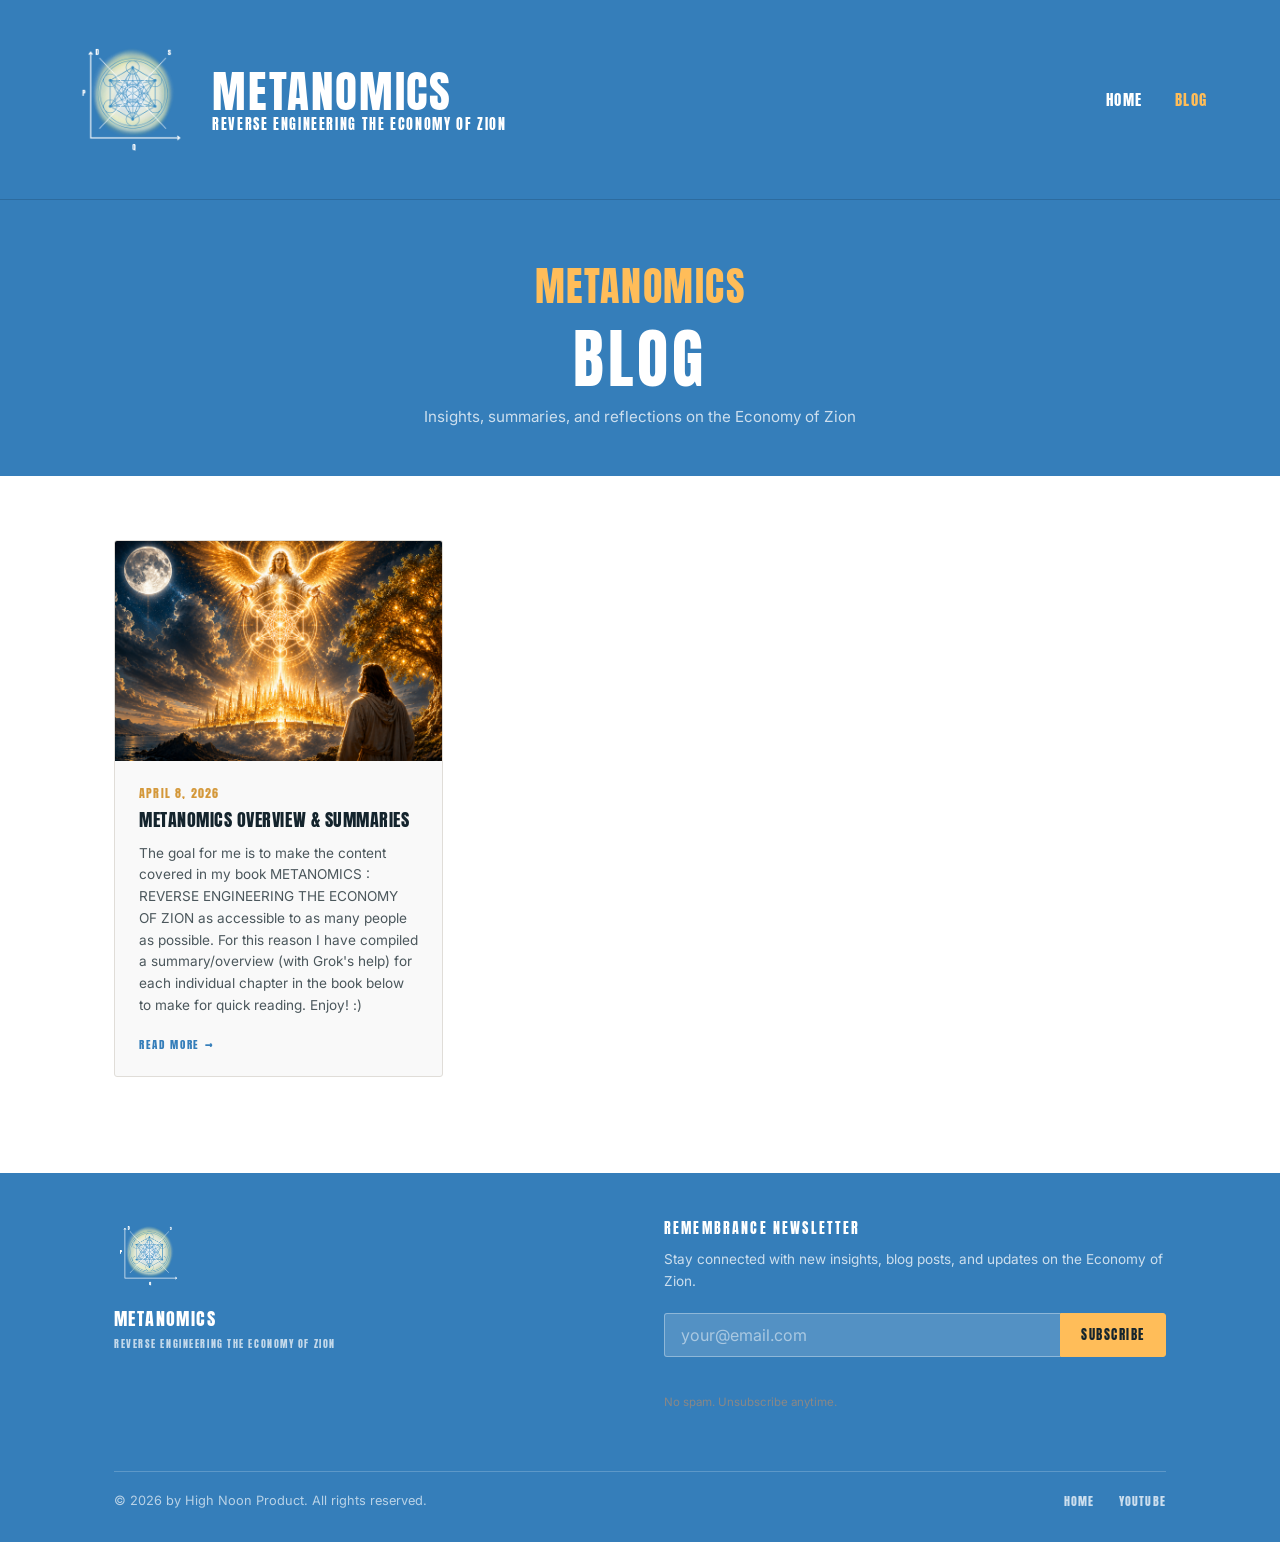
==== blog.html @ 46fba934 "chore: sync blog posts from Notion [skip ci]" ====
<!DOCTYPE html>
<html lang="en">
<head>
  <meta charset="UTF-8">
  <meta name="viewport" content="width=device-width, initial-scale=1.0">
  <title>Blog | Metanomics</title>
  <meta name="description" content="Insights, summaries, and reflections on the Economy of Zion — by Trevor Jared Spencer.">

  <meta property="og:title" content="Blog | Metanomics">
  <meta property="og:description" content="Insights, summaries, and reflections on the Economy of Zion — by Trevor Jared Spencer.">
  <meta property="og:image" content="https://www.metanomics.org/assets/images/metanomics-reverse-engineering-economy-of-zion-trevor-spencer.png">
  <meta property="og:url" content="https://www.metanomics.org/blog.html">
  <meta property="og:type" content="website">
  <meta name="twitter:card" content="summary_large_image">
  <meta name="twitter:site" content="@metatrev89">
  <meta name="twitter:creator" content="@metatrev89">
  <meta property="og:see_also" content="https://www.youtube.com/@metatrev89">
  <meta property="og:see_also" content="https://www.instagram.com/metatrev89">

  <link rel="canonical" href="https://www.metanomics.org/blog.html">
  <link rel="icon" type="image/png" href="assets/images/metanomics-logo.png">
  <link rel="preconnect" href="https://fonts.googleapis.com">
  <link rel="preconnect" href="https://fonts.gstatic.com" crossorigin>
  <link rel="stylesheet" href="assets/css/style.css">

  <!-- ============================================================
       STRUCTURED DATA (JSON-LD) — SEO Schema Markup
       ============================================================ -->
  <script type="application/ld+json">
  {
    "@context": "https://schema.org",
    "@graph": [
      {
        "@type": "Blog",
        "@id": "https://www.metanomics.org/blog.html#blog",
        "url": "https://www.metanomics.org/blog.html",
        "name": "Metanomics Blog",
        "description": "Insights, summaries, and reflections on the Economy of Zion by Trevor Jared Spencer.",
        "author": { "@id": "https://www.metanomics.org/#person" },
        "publisher": { "@id": "https://www.metanomics.org/#person" }
      },
      {
        "@type": "Person",
        "@id": "https://www.metanomics.org/#person",
        "name": "Trevor Jared Spencer",
        "url": "https://www.metanomics.org",
        "sameAs": [
          "https://www.linkedin.com/in/trevor-spencer/",
          "https://www.linkedin.com/company/metanomics-reverse-engineering-the-economy-of-zion/",
          "https://www.amazon.com/stores/author/B0DG35BD97",
          "https://www.youtube.com/@metatrev89",
          "https://www.instagram.com/metatrev89",
          "https://x.com/metatrev89",
          "https://www.threads.com/@metatrev89"
        ]
      }
    ]
  }
  </script>
  <!-- Google Analytics -->
  <script async src="https://www.googletagmanager.com/gtag/js?id=G-72229G51TF"></script>
  <script>
    window.dataLayer = window.dataLayer || [];
    function gtag(){dataLayer.push(arguments);}
    gtag('js', new Date());
    gtag('config', 'G-72229G51TF');
  </script>
</head>
<body>

<!-- NAV -->
<nav class="site-nav">
  <div class="nav-inner">
    <a href="index.html" class="nav-brand">
      <img class="nav-logo"
        src="assets/images/metanomics-logo.png"
        alt="Metanomics Logo" width="44" height="44">
      <div class="nav-brand-text">
        <span class="nav-title">Metanomics</span>
        <span class="nav-subtitle">Reverse Engineering The Economy of Zion</span>
      </div>
    </a>
    <div class="nav-links">
      <a href="index.html">Home</a>
      <a href="blog.html" class="active">Blog</a>
    </div>
    <button class="nav-menu-btn" id="menuBtn" aria-label="Open menu" aria-expanded="false">
      <svg width="24" height="24" viewBox="0 0 24 24" fill="none" stroke="currentColor" stroke-width="2" stroke-linecap="round">
        <line x1="3" y1="6" x2="21" y2="6"/>
        <line x1="3" y1="12" x2="21" y2="12"/>
        <line x1="3" y1="18" x2="21" y2="18"/>
      </svg>
    </button>
  </div>
</nav>
<div class="nav-mobile" id="mobileNav">
  <a href="index.html" onclick="closeMenu()">Home</a>
  <a href="blog.html" class="active" onclick="closeMenu()">Blog</a>
</div>

<div class="page-body">

  <!-- Blog Hero -->
  <section class="blog-hero">
    <div class="container">
      <h2 class="section-title" style="margin-bottom:1rem;">Metanomics</h2>
      <h1>Blog</h1>
      <p>Insights, summaries, and reflections on the Economy of Zion</p>
    </div>
  </section>

  <!-- Posts Grid -->
  <section class="blog-grid-section">
    <div class="container">

      <!--
        ============================================================
        POST CARDS — AUTO-GENERATED BY GITHUB ACTION
        The Python sync script (scripts/sync_notion.py) regenerates
        this section whenever you publish a post in Notion.
        Do not edit the content between the POSTS-START / POSTS-END
        comments — your changes will be overwritten on the next sync.
        ============================================================
      -->
      <!-- POSTS-START -->
      <div class="posts-grid">

        <a class="post-card" href="posts/metanomics-summary-overview.html">
          <img class="post-card-cover" src="/assets/images/posts/metanomics-summary-overview-cover.png" alt="METANOMICS OVERVIEW &amp; SUMMARIES" loading="lazy">
          <div class="post-card-body">
            <p class="post-card-date">April 8, 2026</p>
            <h2 class="post-card-title">METANOMICS OVERVIEW &amp; SUMMARIES</h2>
            <p class="post-card-excerpt">The goal for me is to make the content covered in my book METANOMICS : REVERSE ENGINEERING THE ECONOMY OF ZION as accessible to as many people as possible.

For this reason I have compiled a summary/overview (with Grok&#x27;s help) for each individual chapter in the book below to make for quick reading.

Enjoy! :) </p>
            <span class="post-card-link">Read More &rarr;</span>
          </div>
        </a>

      </div>
      <!-- POSTS-END -->

    </div>
  </section>

</div>

<!-- FOOTER -->
<footer class="site-footer">
  <div class="container">
    <div class="footer-inner">
      <div class="footer-brand-col">
        <img class="footer-logo"
          src="assets/images/metanomics-logo.png"
          alt="Metanomics" width="56" height="56" loading="lazy">
        <p class="footer-site-name">Metanomics</p>
        <p class="footer-tagline">Reverse Engineering The Economy of Zion</p>
      </div>
      <div class="footer-newsletter-col">
        <h4>Remembrance Newsletter</h4>
        <p>Stay connected with new insights, blog posts, and updates on the Economy of Zion.</p>
        <form class="newsletter-form-inline" id="footer-subscribe-form">
          <input type="email" name="email" placeholder="your@email.com" required aria-label="Email address">
          <button type="submit">Subscribe</button>
        </form>
        <div class="subscribe-msg" id="footer-msg" aria-live="polite"></div>
        <p style="font-size:0.72rem; color:var(--text-dim); margin-top:0.75rem;">No spam. Unsubscribe anytime.</p>
      </div>
    </div>
    <div class="footer-bottom">
      <p class="footer-copy">&copy; 2026 by High Noon Product. All rights reserved.</p>
      <div class="footer-links">
        <a href="index.html">Home</a>
        <a href="https://www.youtube.com/@metatrev89" target="_blank" rel="noopener">YouTube</a>
      </div>
    </div>
  </div>
</footer>

<script>
  const menuBtn   = document.getElementById('menuBtn');
  const mobileNav = document.getElementById('mobileNav');
  menuBtn.addEventListener('click', () => {
    const isOpen = mobileNav.classList.toggle('open');
    menuBtn.setAttribute('aria-expanded', isOpen);
    menuBtn.innerHTML = isOpen
      ? `<svg width="24" height="24" viewBox="0 0 24 24" fill="none" stroke="currentColor" stroke-width="2" stroke-linecap="round"><line x1="18" y1="6" x2="6" y2="18"/><line x1="6" y1="6" x2="18" y2="18"/></svg>`
      : `<svg width="24" height="24" viewBox="0 0 24 24" fill="none" stroke="currentColor" stroke-width="2" stroke-linecap="round"><line x1="3" y1="6" x2="21" y2="6"/><line x1="3" y1="12" x2="21" y2="12"/><line x1="3" y1="18" x2="21" y2="18"/></svg>`;
  });
  function closeMenu() {
    mobileNav.classList.remove('open');
    menuBtn.setAttribute('aria-expanded', 'false');
  }
  /* ---- Beehiiv Subscribe (via Cloudflare Worker proxy) ---- */
  const SUBSCRIBE_URL = 'https://metanomics-subscribe.trevorspencer89.workers.dev';

  async function subscribeToBeehiiv(email, msgId, btn) {
    const msgEl = document.getElementById(msgId);
    const origText = btn.textContent;
    btn.disabled = true;
    btn.textContent = 'Subscribing…';
    msgEl.textContent = '';
    msgEl.className = 'subscribe-msg';
    try {
      const res = await fetch(SUBSCRIBE_URL, {
          method: 'POST',
          headers: { 'Content-Type': 'application/json' },
          body: JSON.stringify({ email })
        });
      if (res.ok) {
        msgEl.textContent = '✓ You\'re subscribed! Check your inbox.';
        msgEl.classList.add('subscribe-success');
        btn.form.reset();
      } else { throw new Error('failed'); }
    } catch {
      msgEl.textContent = 'Something went wrong. Please try again.';
      msgEl.classList.add('subscribe-error');
      btn.disabled = false;
      btn.textContent = origText;
    }
  }

  document.getElementById('footer-subscribe-form').addEventListener('submit', e => {
    e.preventDefault();
    subscribeToBeehiiv(e.target.email.value, 'footer-msg', e.target.querySelector('button[type="submit"]'));
  });
</script>

</body>
</html>
---- assets/css/style.css ----
/* ============================================================
   METANOMICS — Global Stylesheet
   Font: Anton (Google Fonts)
   Colors: Matched exactly to metanomics.org (Wix)
   ============================================================ */

/* ---------- Google Fonts ---------- */
@import url('https://fonts.googleapis.com/css2?family=Anton&family=Inter:wght@300;400;500&display=swap');

/* ---------- CSS Variables — Exact Wix colors ---------- */
:root {
  /* Backgrounds */
  --bg:           #ffffff;
  --bg-alt:       #ffffff;
  --bg-card:      #f9f9f9;
  --nav-bg:       #357eba;
  --ebook-bg:     #ffbd59;
  --follow-bg:    #f1efe9;
  --footer-bg:    #ffffff;

  /* Brand colors */
  --amber:        #ffbd59;
  --amber-dark:   #d4983a;
  --blue-nav:     #357eba;
  --slate:        #4b575c;
  --dark-navy:    #14242d;

  /* Text */
  --text:         #14242d;
  --text-muted:   #4b575c;
  --text-dim:     #888;
  --text-white:   #ffffff;
  --text-black:   #000000;

  /* Borders */
  --border:       #e0ddd8;
  --border-light: #ece9e4;

  /* Misc */
  --nav-height:   200px;  /* Wix header is tall */
  --radius:       3px;
  --shadow:       0 4px 20px rgba(0,0,0,0.15);
}

/* ---------- Reset & Base ---------- */
*, *::before, *::after { box-sizing: border-box; margin: 0; padding: 0; }

html { scroll-behavior: smooth; font-size: 16px; }

body {
  background: var(--bg);
  color: var(--text);
  font-family: 'Anton', sans-serif;
  font-weight: 400;
  line-height: 1.4;
  -webkit-font-smoothing: antialiased;
  -moz-osx-font-smoothing: grayscale;
}

img { max-width: 100%; height: auto; display: block; }
a { color: var(--amber); text-decoration: none; transition: color 0.2s; }
a:hover { color: var(--amber-dark); }

/* ---------- Typography ---------- */
h1, h2, h3, h4 {
  font-family: 'Anton', sans-serif;
  font-weight: 400;
  letter-spacing: 0.02em;
  line-height: 1.1;
  text-transform: uppercase;
}

/* Section heading label (e.g. "WATCH ON YOUTUBE") */
.section-title {
  font-family: 'Anton', sans-serif;
  font-size: clamp(1.5rem, 4vw, 2.5rem);
  font-weight: 400;
  letter-spacing: 0.04em;
  text-transform: uppercase;
  color: var(--amber);
  text-align: center;
  margin-bottom: 2rem;
}

/* ---------- Layout Utilities ---------- */
.container {
  width: 100%;
  max-width: 1100px;
  margin: 0 auto;
  padding: 0 1.5rem;
}

.section-pad { padding: 4rem 0; }

/* ============================================================
   NAVIGATION — Steel blue, tall Wix-style header
   ============================================================ */
.site-nav {
  position: fixed;
  top: 0;
  left: 0;
  right: 0;
  z-index: 100;
  background: var(--nav-bg);
  height: var(--nav-height);
  display: flex;
  align-items: center;
  border-bottom: 1px solid rgba(0,0,0,0.15);
}

.nav-inner {
  display: flex;
  align-items: center;
  justify-content: space-between;
  width: 100%;
  max-width: 1200px;
  margin: 0 auto;
  padding: 0 2rem;
}

.nav-brand {
  display: flex;
  align-items: center;
  gap: 1.25rem;
  text-decoration: none;
}

.nav-logo {
  width: 120px;
  height: 120px;
  object-fit: contain;
  flex-shrink: 0;
}

.nav-brand-text {
  display: flex;
  flex-direction: column;
  line-height: 1.15;
}

.nav-title {
  font-family: 'Anton', sans-serif;
  font-size: clamp(1.8rem, 3.5vw, 3rem);
  font-weight: 400;
  color: var(--text-white);
  letter-spacing: 0.04em;
  text-transform: uppercase;
}

.nav-subtitle {
  font-family: 'Anton', sans-serif;
  font-size: clamp(0.6rem, 1.1vw, 0.85rem);
  font-weight: 400;
  color: var(--text-white);
  letter-spacing: 0.12em;
  text-transform: uppercase;
}

.nav-author {
  font-family: 'Anton', sans-serif;
  font-size: clamp(0.75rem, 1.3vw, 1rem);
  font-weight: 400;
  color: var(--amber);
  letter-spacing: 0.1em;
  text-transform: uppercase;
}

.nav-links {
  display: flex;
  align-items: center;
  gap: 2rem;
}

.nav-links a {
  font-family: 'Anton', sans-serif;
  font-size: clamp(0.85rem, 1.2vw, 1rem);
  font-weight: 400;
  letter-spacing: 0.1em;
  text-transform: uppercase;
  color: var(--text-white);
  transition: color 0.2s;
}

.nav-links a:hover,
.nav-links a.active { color: var(--amber); }

/* Mobile hamburger */
.nav-menu-btn {
  display: none;
  background: none;
  border: none;
  cursor: pointer;
  padding: 0.5rem;
  color: var(--text-white);
}

/* Mobile nav overlay */
.nav-mobile {
  display: none;
  position: fixed;
  top: var(--nav-height);
  left: 0;
  right: 0;
  bottom: 0;
  background: var(--nav-bg);
  z-index: 99;
  flex-direction: column;
  align-items: center;
  justify-content: center;
  gap: 2.5rem;
}

.nav-mobile.open { display: flex; }

.nav-mobile a {
  font-family: 'Anton', sans-serif;
  font-size: 1.5rem;
  font-weight: 400;
  letter-spacing: 0.15em;
  text-transform: uppercase;
  color: var(--text-white);
  transition: color 0.2s;
}

.nav-mobile a:hover { color: var(--amber); }
.nav-mobile a.active { color: var(--amber); }

/* Page offset for fixed nav */
.page-body { padding-top: var(--nav-height); }

/* ============================================================
   HERO — Blue banner below fixed nav
   ============================================================ */
.hero {
  background: var(--nav-bg);
  padding: 3.5rem 0 3rem;
  text-align: center;
}

.hero-eyebrow {
  font-family: 'Anton', sans-serif;
  font-size: 0.7rem;
  letter-spacing: 0.25em;
  text-transform: uppercase;
  color: rgba(255,255,255,0.65);
  margin-bottom: 1rem;
}

.hero-title-block { margin-bottom: 0.75rem; }

.hero-main-title {
  font-family: 'Anton', sans-serif;
  font-size: clamp(2.5rem, 7vw, 5rem);
  font-weight: 400;
  color: var(--text-white);
  letter-spacing: 0.06em;
  text-transform: uppercase;
  line-height: 1.0;
  margin-bottom: 0.4rem;
}

.hero-subtitle {
  font-family: 'Anton', sans-serif;
  font-size: clamp(0.55rem, 1.5vw, 0.75rem);
  letter-spacing: 0.25em;
  text-transform: uppercase;
  color: rgba(255,255,255,0.75);
}

.hero-author {
  font-family: 'Anton', sans-serif;
  font-size: clamp(0.8rem, 1.8vw, 1.1rem);
  letter-spacing: 0.18em;
  text-transform: uppercase;
  color: var(--amber);
  margin-top: 0.5rem;
}

/* Book card label */
.book-card-label {
  font-family: 'Anton', sans-serif;
  font-size: 0.8rem;
  letter-spacing: 0.15em;
  text-transform: uppercase;
  color: var(--text-muted);
}

/* ============================================================
   YOUTUBE SECTION — White bg, amber heading
   ============================================================ */
.youtube-section {
  background: var(--bg);
  padding: 4rem 0 5rem;
  border-bottom: 1px solid var(--border);
}

/* YouTube Facade */
.yt-facade {
  position: relative;
  width: 100%;
  max-width: 860px;
  margin: 0 auto;
  padding-bottom: 56.25%; /* exact 16:9 ratio — no thumbnail cropping */
  background: #000;
  border-radius: var(--radius);
  overflow: hidden;
  cursor: pointer;
  box-shadow: var(--shadow);
}

.yt-facade img.yt-thumb {
  position: absolute;
  inset: 0;
  width: 100%;
  height: 100%;
  object-fit: cover;
  transition: opacity 0.3s;
}

.yt-facade:hover img.yt-thumb { opacity: 0.85; }

.yt-play-btn {
  position: absolute;
  top: 50%;
  left: 50%;
  transform: translate(-50%, -50%);
  width: 80px;
  height: 80px;
  background: #ff0000;
  border-radius: 50%;
  display: flex;
  align-items: center;
  justify-content: center;
  transition: background 0.2s, transform 0.2s;
  pointer-events: none;
}

.yt-facade:hover .yt-play-btn {
  background: #cc0000;
  transform: translate(-50%, -50%) scale(1.1);
}

.yt-play-btn svg {
  width: 36px;
  height: 36px;
  fill: #fff;
}

.yt-facade iframe {
  position: absolute;
  inset: 0;
  width: 100%;
  height: 100%;
  border: none;
}

.yt-channel-link {
  text-align: center;
  margin-top: 1.25rem;
}

.yt-channel-link a {
  font-family: 'Anton', sans-serif;
  font-size: 0.85rem;
  letter-spacing: 0.15em;
  text-transform: uppercase;
  color: var(--text-muted);
  transition: color 0.2s;
}

.yt-channel-link a:hover { color: var(--amber); }

/* ============================================================
   AMAZON PURCHASE SECTION
   ============================================================ */
.amazon-section {
  background: var(--follow-bg);
  padding: 4rem 0 5rem;
  border-bottom: 1px solid var(--border);
}

/* Override section-title to black for Amazon section */
.amazon-section .section-title { color: var(--text-black); }

.books-grid {
  display: grid;
  grid-template-columns: repeat(3, 1fr);
  gap: 2rem;
  max-width: 1020px;
  margin: 0 auto;
}

/* Book card — Wix style: image + corner tab + colored footer strip */
.book-card {
  text-decoration: none;
  cursor: pointer;
  display: flex;
  flex-direction: column;
  background: #fff;
  border-radius: 4px;
  overflow: hidden;
  box-shadow: 0 2px 10px rgba(0,0,0,0.1);
  transition: transform 0.22s ease, box-shadow 0.22s ease;
}

.book-card:hover {
  transform: translateY(-6px);
  box-shadow: 0 12px 36px rgba(53, 126, 186, 0.45);
}

.book-card-img-wrap {
  position: relative;
  width: 100%;
  aspect-ratio: 3/4;
  overflow: hidden;
}

.book-card-img-wrap img {
  width: 100%;
  height: 100%;
  object-fit: cover;
  display: block;
}

/* Corner format label tab */
.book-card-tab {
  position: absolute;
  top: 1rem;
  right: 0;
  font-family: 'Anton', sans-serif;
  font-size: 0.7rem;
  font-weight: 400;
  letter-spacing: 0.15em;
  text-transform: uppercase;
  padding: 0.35rem 0.75rem;
  background: rgba(255,255,255,0.92);
  color: var(--dark-navy);
}

/* Colored footer strip with format name + buy link */
.book-card-footer {
  padding: 1.1rem 1.25rem 1.25rem;
  display: flex;
  flex-direction: column;
  gap: 0.3rem;
}

.book-card-format {
  font-family: 'Anton', sans-serif;
  font-size: clamp(1rem, 2vw, 1.4rem);
  font-weight: 400;
  letter-spacing: 0.05em;
  text-transform: uppercase;
  line-height: 1;
}

.book-card-buy {
  font-family: 'Anton', sans-serif;
  font-size: 0.7rem;
  letter-spacing: 0.15em;
  text-transform: uppercase;
  text-decoration: none;
  transition: opacity 0.15s;
}

.book-card-buy:hover { opacity: 0.7; }

/* Paperback — white strip, dark text */
.book-card--paperback .book-card-footer {
  background: #ffffff;
  color: var(--dark-navy);
}
.book-card--paperback .book-card-format { color: var(--dark-navy); }
.book-card--paperback .book-card-buy    { color: var(--dark-navy); }

/* Kindle — blue strip, white text */
.book-card--kindle .book-card-footer {
  background: var(--blue-nav);
  color: #ffffff;
}
.book-card--kindle .book-card-format { color: #ffffff; }
.book-card--kindle .book-card-buy    { color: #ffffff; }

/* Hardcover — amber strip, dark text */
.book-card--hardcover .book-card-footer {
  background: var(--amber);
  color: var(--dark-navy);
}
.book-card--hardcover .book-card-format { color: var(--dark-navy); }
.book-card--hardcover .book-card-buy    { color: var(--dark-navy); }

/* ============================================================
   FREE EBOOK SECTION — Amber (#ffbd59) background
   ============================================================ */
.ebook-section {
  background: var(--ebook-bg);
  padding: 4rem 0 5rem;
  border-bottom: 1px solid #e0a840;
}

.ebook-section .section-title {
  color: var(--dark-navy);
  margin-bottom: 2.5rem;
}

.ebook-inner {
  display: grid;
  grid-template-columns: auto 1fr;
  gap: 4rem;
  align-items: start;
  max-width: 860px;
  margin: 0 auto;
}

.ebook-cover img {
  width: 220px;
  box-shadow: 0 8px 32px rgba(0,0,0,0.3);
}

.ebook-form-wrap h3 {
  font-family: 'Anton', sans-serif;
  font-size: clamp(1.2rem, 2.5vw, 1.75rem);
  font-weight: 400;
  color: var(--dark-navy);
  letter-spacing: 0.04em;
  text-transform: uppercase;
  margin-bottom: 0.75rem;
}

.ebook-form-wrap p {
  font-family: 'Inter', sans-serif;
  font-size: 0.9rem;
  color: var(--dark-navy);
  margin-bottom: 1.5rem;
  line-height: 1.6;
  opacity: 0.85;
}

/* Subscribe form feedback messages */
.subscribe-msg {
  margin-top: 0.5rem;
  font-size: 0.82rem;
  min-height: 1.2em;
  font-family: 'Inter', sans-serif;
}
.subscribe-success { color: #16a34a; }
.subscribe-error   { color: #dc2626; }
.site-footer .subscribe-success { color: var(--amber); }
.site-footer .subscribe-error   { color: #fca5a5; }
.btn-submit:disabled { opacity: 0.55; cursor: not-allowed; }
.newsletter-form-inline button:disabled { opacity: 0.55; cursor: not-allowed; }

/* Form fields */
.form-field { margin-bottom: 0.85rem; }

.form-field label {
  display: block;
  font-family: 'Inter', sans-serif;
  font-size: 0.8rem;
  font-weight: 500;
  color: var(--dark-navy);
  margin-bottom: 0.35rem;
}

.form-field input {
  width: 100%;
  padding: 0.7rem 1rem;
  background: rgba(255,255,255,0.75);
  border: 1px solid rgba(20,36,45,0.2);
  border-radius: var(--radius);
  color: var(--dark-navy);
  font-family: 'Inter', sans-serif;
  font-size: 1rem; /* 16px min prevents iOS auto-zoom */
  transition: border-color 0.2s, background 0.2s;
  -webkit-appearance: none;
}

.form-field input:focus {
  outline: none;
  border-color: var(--dark-navy);
  background: #fff;
}

.form-field input::placeholder { color: rgba(20,36,45,0.4); }

.form-row {
  display: grid;
  grid-template-columns: 1fr 1fr;
  gap: 0.75rem;
}

.btn-submit {
  display: block;
  width: 100%;
  padding: 0.9rem 2rem;
  background: var(--slate);
  color: var(--text-white);
  font-family: 'Anton', sans-serif;
  font-size: 1rem;
  font-weight: 400;
  letter-spacing: 0.1em;
  text-transform: uppercase;
  border: none;
  border-radius: var(--radius);
  cursor: pointer;
  margin-top: 0.5rem;
  transition: background 0.2s;
}

.btn-submit:hover { background: var(--dark-navy); }

.form-note {
  font-family: 'Inter', sans-serif;
  font-size: 0.75rem;
  color: var(--dark-navy);
  opacity: 0.65;
  margin-top: 0.6rem;
  text-align: center;
}

/* ============================================================
   FOLLOW THE AUTHOR — Light beige (#f1efe9)
   ============================================================ */
.follow-section {
  background: var(--follow-bg);
  padding: 4rem 0;
  text-align: center;
  border-bottom: 1px solid var(--border);
}

.follow-section .section-title { color: var(--amber); }

.follow-handle {
  font-family: 'Anton', sans-serif;
  font-size: clamp(1.25rem, 3vw, 2rem);
  font-weight: 400;
  color: var(--dark-navy);
  letter-spacing: 0.06em;
  text-transform: uppercase;
  margin-bottom: 2rem;
}

.social-links {
  display: flex;
  align-items: center;
  justify-content: center;
  gap: 2rem;
}

.social-link {
  display: flex;
  align-items: center;
  justify-content: center;
  color: var(--text-muted);
  text-decoration: none;
  transition: color 0.2s, transform 0.2s;
}

.social-name { display: none; }

.social-link:hover { color: var(--amber); transform: translateY(-3px); }

.social-icon {
  width: 52px;
  height: 52px;
  border-radius: 50%;
  background: var(--text-black);
  display: flex;
  align-items: center;
  justify-content: center;
  transition: background 0.2s;
}

/* Book card color match: YouTube=white, Instagram=blue, X=amber */
.social-links .social-link:nth-child(1) .social-icon { background: #ffffff; }
.social-links .social-link:nth-child(1) .social-icon svg { fill: var(--dark-navy); }
.social-links .social-link:nth-child(2) .social-icon { background: var(--blue-nav); }
.social-links .social-link:nth-child(3) .social-icon { background: var(--amber); }
.social-links .social-link:nth-child(3) .social-icon svg { fill: var(--dark-navy); }

.social-link:hover .social-icon { background: var(--slate) !important; }
.social-link:hover .social-icon svg { fill: var(--text-white) !important; }

.social-icon svg {
  width: 24px;
  height: 24px;
  fill: var(--text-white);
}

.social-name {
  font-family: 'Anton', sans-serif;
  font-size: 0.7rem;
  letter-spacing: 0.15em;
  text-transform: uppercase;
  color: var(--text-muted);
}

/* ============================================================
   FOOTER / NEWSLETTER — White bg, black text
   ============================================================ */
.site-footer {
  background: var(--nav-bg);   /* blue — matches nav */
  border-top: none;
  padding: 3rem 0 2rem;
}

/* Large marquee-style site title in footer */
.footer-marquee {
  font-family: 'Anton', sans-serif;
  font-size: clamp(1.2rem, 3.5vw, 2.5rem);
  font-weight: 400;
  text-transform: uppercase;
  letter-spacing: 0.04em;
  color: #ffffff;
  text-align: center;
  padding: 1.5rem 0;
  border-bottom: 1px solid rgba(255,255,255,0.2);
  margin-bottom: 2.5rem;
  line-height: 1.2;
}

.footer-inner {
  display: grid;
  grid-template-columns: 1fr 1fr;
  gap: 3rem;
  margin-bottom: 2.5rem;
}

.footer-brand-col .footer-logo {
  width: 70px;
  height: 70px;
  object-fit: contain;
  margin-bottom: 1rem;
}

.footer-site-name {
  font-family: 'Anton', sans-serif;
  font-size: 1.1rem;
  font-weight: 400;
  letter-spacing: 0.08em;
  text-transform: uppercase;
  color: #ffffff;
  margin-bottom: 0.25rem;
}

.footer-tagline {
  font-family: 'Anton', sans-serif;
  font-size: 0.65rem;
  letter-spacing: 0.15em;
  text-transform: uppercase;
  color: rgba(255,255,255,0.7);
  line-height: 1.6;
}

.footer-newsletter-col h4 {
  font-family: 'Anton', sans-serif;
  font-size: 0.9rem;
  font-weight: 400;
  letter-spacing: 0.15em;
  text-transform: uppercase;
  color: #ffffff;
  margin-bottom: 0.75rem;
}

.footer-newsletter-col p {
  font-family: 'Inter', sans-serif;
  font-size: 0.85rem;
  color: rgba(255,255,255,0.75);
  margin-bottom: 1.25rem;
  line-height: 1.6;
}

/* Inline newsletter form */
.newsletter-form-inline { display: flex; gap: 0; }

.newsletter-form-inline input[type="email"] {
  flex: 1;
  padding: 0.7rem 1rem;
  background: rgba(255,255,255,0.15);
  border: 1px solid rgba(255,255,255,0.35);
  border-right: none;
  border-radius: var(--radius) 0 0 var(--radius);
  color: #ffffff;
  font-family: 'Inter', sans-serif;
  font-size: 1rem; /* 16px min prevents iOS auto-zoom */
  -webkit-appearance: none;
}

.newsletter-form-inline input[type="email"]:focus {
  outline: none;
  border-color: var(--amber);
  background: rgba(255,255,255,0.2);
}

.newsletter-form-inline input::placeholder { color: rgba(255,255,255,0.5); }

.newsletter-form-inline button {
  padding: 0.7rem 1.25rem;
  background: var(--amber);
  color: var(--dark-navy);
  font-family: 'Anton', sans-serif;
  font-size: 0.8rem;
  font-weight: 400;
  letter-spacing: 0.12em;
  text-transform: uppercase;
  border: 1px solid var(--amber);
  border-radius: 0 var(--radius) var(--radius) 0;
  cursor: pointer;
  white-space: nowrap;
  transition: background 0.2s;
}

.newsletter-form-inline button:hover { background: var(--amber-dark); border-color: var(--amber-dark); }

.footer-bottom {
  border-top: 1px solid rgba(255,255,255,0.2);
  padding-top: 1.25rem;
  display: flex;
  align-items: center;
  justify-content: space-between;
  flex-wrap: wrap;
  gap: 0.5rem;
}

.footer-copy {
  font-family: 'Inter', sans-serif;
  font-size: 0.8rem;
  color: rgba(255,255,255,0.65);
}

.footer-links { display: flex; gap: 1.5rem; }

.footer-links a {
  font-family: 'Anton', sans-serif;
  font-size: 0.75rem;
  letter-spacing: 0.1em;
  text-transform: uppercase;
  color: rgba(255,255,255,0.75);
  transition: color 0.2s;
}

.footer-links a:hover { color: var(--amber); }

/* ============================================================
   BLOG LIST PAGE
   ============================================================ */
.blog-hero {
  background: var(--nav-bg);
  padding: 4rem 0 3rem;
  text-align: center;
}

.blog-hero h1 {
  font-family: 'Anton', sans-serif;
  font-size: clamp(2rem, 6vw, 4rem);
  font-weight: 400;
  color: var(--text-white);
  letter-spacing: 0.06em;
  text-transform: uppercase;
}

.blog-hero p {
  font-family: 'Inter', sans-serif;
  font-size: 0.95rem;
  color: rgba(255,255,255,0.75);
  margin-top: 0.75rem;
}

.blog-grid-section { padding: 4rem 0 6rem; background: var(--bg); }

.posts-grid {
  display: grid;
  grid-template-columns: repeat(auto-fill, minmax(300px, 1fr));
  gap: 2rem;
}

.post-card {
  text-decoration: none;
  cursor: pointer;
  color: inherit;
  background: var(--bg-card);
  border: 1px solid var(--border);
  border-radius: var(--radius);
  overflow: hidden;
  transition: box-shadow 0.25s, transform 0.25s;
  display: flex;
  flex-direction: column;
}

.post-card:hover { box-shadow: 0 8px 32px rgba(0,0,0,0.12); transform: translateY(-3px); }

.post-card-cover { width: 100%; height: 220px; object-fit: cover; display: block; transition: transform 0.35s ease; }
.post-card:hover .post-card-cover { transform: scale(1.03); }

.post-card-cover-placeholder {
  width: 100%; height: 200px;
  background: var(--follow-bg);
  display: flex; align-items: center; justify-content: center;
}

.post-card-cover-placeholder svg { width: 48px; height: 48px; fill: var(--border); }

.post-card-body { padding: 1.5rem; flex: 1; display: flex; flex-direction: column; }

.post-card-date {
  font-family: 'Anton', sans-serif;
  font-size: 0.75rem;
  letter-spacing: 0.1em;
  text-transform: uppercase;
  color: var(--amber-dark);
  margin-bottom: 0.5rem;
}

.post-card-title {
  font-family: 'Anton', sans-serif;
  font-size: 1.1rem;
  font-weight: 400;
  color: var(--text);
  line-height: 1.2;
  text-transform: uppercase;
  letter-spacing: 0.03em;
  margin-bottom: 0.75rem;
  transition: color 0.2s;
}

.post-card:hover .post-card-title { color: var(--blue-nav); }

.post-card-excerpt {
  font-family: 'Inter', sans-serif;
  font-size: 0.85rem;
  color: var(--text-muted);
  line-height: 1.6;
  flex: 1;
  margin-bottom: 1.25rem;
}

.post-card-link {
  font-family: 'Anton', sans-serif;
  font-size: 0.7rem;
  font-weight: 400;
  letter-spacing: 0.15em;
  text-transform: uppercase;
  color: var(--blue-nav);
  display: inline-flex;
  align-items: center;
  gap: 0.4em;
  transition: gap 0.2s;
}

.post-card:hover .post-card-link { gap: 0.7em; }

.no-posts {
  text-align: center;
  padding: 4rem 1rem;
  color: var(--text-muted);
  font-family: 'Anton', sans-serif;
  font-size: 1rem;
  letter-spacing: 0.1em;
  text-transform: uppercase;
}

/* ============================================================
   INDIVIDUAL POST PAGE
   ============================================================ */
.post-hero {
  background: var(--nav-bg);
  padding: 3rem 0 2.5rem;
}

.post-back {
  display: inline-flex;
  align-items: center;
  gap: 0.4em;
  font-family: 'Anton', sans-serif;
  font-size: 0.7rem;
  font-weight: 400;
  letter-spacing: 0.15em;
  text-transform: uppercase;
  color: rgba(255,255,255,0.7);
  margin-bottom: 1.5rem;
  transition: color 0.2s;
}

.post-back:hover { color: var(--amber); }
.post-back--dark { color: var(--dark-navy); }
.post-back--dark:hover { color: var(--blue-nav); }

.post-hero h1 {
  font-size: clamp(1.5rem, 4vw, 2.75rem);
  color: var(--text-white);
  max-width: 800px;
  text-transform: uppercase;
  letter-spacing: 0.03em;
  margin-bottom: 1rem;
}

.post-meta { display: flex; align-items: center; gap: 1.5rem; flex-wrap: wrap; }

.post-meta-date {
  font-family: 'Anton', sans-serif;
  font-size: 0.75rem;
  letter-spacing: 0.1em;
  text-transform: uppercase;
  color: var(--amber);
}

.post-meta-author {
  font-family: 'Inter', sans-serif;
  font-size: 0.8rem;
  color: rgba(255,255,255,0.65);
}

.post-cover-wrap {
  width: 100%;
  max-height: 520px;
  overflow: hidden;
  display: block;
}
.post-cover {
  width: 100%;
  max-height: 520px;
  object-fit: cover;
  display: block;
  object-position: center top;
}

.post-content-section { padding: 3.5rem 0 6rem; background: var(--bg); }

.post-content { max-width: 720px; margin: 0 auto; }

.post-content p {
  font-family: 'Inter', sans-serif;
  font-size: 1rem;
  line-height: 1.85;
  color: var(--text);
  margin-bottom: 1.5rem;
}

.post-content h1, .post-content h2, .post-content h3 {
  color: var(--dark-navy);
  margin: 2rem 0 0.75rem;
  text-transform: uppercase;
  letter-spacing: 0.03em;
}

.post-content h1 { font-size: clamp(1.4rem, 3vw, 2rem); }
.post-content h2 { font-size: clamp(1.2rem, 2.5vw, 1.6rem); }
.post-content h3 { font-size: clamp(1rem, 2vw, 1.25rem); }

.post-content ul, .post-content ol {
  font-family: 'Inter', sans-serif;
  padding-left: 1.75rem;
  margin-bottom: 1.5rem;
  color: var(--text);
}

.post-content li { margin-bottom: 0.5rem; line-height: 1.7; }

.post-content blockquote {
  border-left: 4px solid var(--amber);
  padding: 1rem 0 1rem 1.5rem;
  margin: 2rem 0;
  color: var(--text-muted);
  font-family: 'Inter', sans-serif;
  font-style: italic;
}

.post-content hr { border: none; border-top: 1px solid var(--border); margin: 2.5rem 0; }

.post-content img { border-radius: var(--radius); margin: 2rem auto; box-shadow: var(--shadow); }

.post-content figcaption {
  font-family: 'Inter', sans-serif;
  text-align: center;
  font-size: 0.8rem;
  color: var(--text-dim);
  margin-top: 0.5rem;
}

.post-content code {
  background: var(--follow-bg);
  padding: 0.15em 0.4em;
  border-radius: 3px;
  font-size: 0.88em;
  color: var(--dark-navy);
}

.post-content pre {
  background: var(--follow-bg);
  border: 1px solid var(--border);
  border-radius: var(--radius);
  padding: 1.25rem;
  overflow-x: auto;
  margin: 1.5rem 0;
}

.post-content pre code { background: none; padding: 0; }

.post-content a { color: var(--blue-nav); text-decoration: underline; text-underline-offset: 3px; }

/* ============================================================
   RESPONSIVE — TABLET (768px+)
   ============================================================ */
@media (min-width: 768px) {
  .books-grid { gap: 3rem; }
}

/* ============================================================
   RESPONSIVE — MOBILE (max 767px)
   ============================================================ */
@media (max-width: 767px) {
  :root { --nav-height: 110px; }

  .nav-logo { width: 70px; height: 70px; }
  .nav-links { display: none; }
  .nav-menu-btn { display: block; }
  .nav-title { font-size: 1.5rem; }
  .nav-subtitle { font-size: 0.5rem; }
  .nav-author { font-size: 0.65rem; }

  .youtube-section { padding: 3rem 0; }
  .amazon-section { padding: 3rem 0; }
  .ebook-section { padding: 3rem 0; }
  .follow-section { padding: 3rem 0; }

  .books-grid {
    grid-template-columns: 1fr;
    max-width: 360px;
    gap: 2rem;
  }

  .book-card-img-wrap { aspect-ratio: 3/4; }

  .ebook-inner {
    grid-template-columns: 1fr;
    gap: 2rem;
    text-align: center;
  }

  .ebook-cover { display: flex; justify-content: center; }
  .ebook-cover img { width: 180px; }
  .form-row { grid-template-columns: 1fr; gap: 0; }

  .social-links { gap: 1.25rem; }

  .site-footer { padding: 2.5rem 0 1.5rem; }
  .footer-inner { grid-template-columns: 1fr; gap: 2rem; }
  .footer-marquee { font-size: 1rem; padding: 1rem 0; }

  .newsletter-form-inline { flex-direction: column; gap: 0.5rem; }
  .newsletter-form-inline input[type="email"] {
    border-right: 1px solid var(--border);
    border-radius: var(--radius);
  }
  .newsletter-form-inline button {
    border-radius: var(--radius);
    padding: 0.85rem;
    width: 100%;
  }

  .footer-bottom { flex-direction: column; text-align: center; }
  .posts-grid { grid-template-columns: 1fr; }
  .blog-hero { padding: 2.5rem 0 2rem; }
}
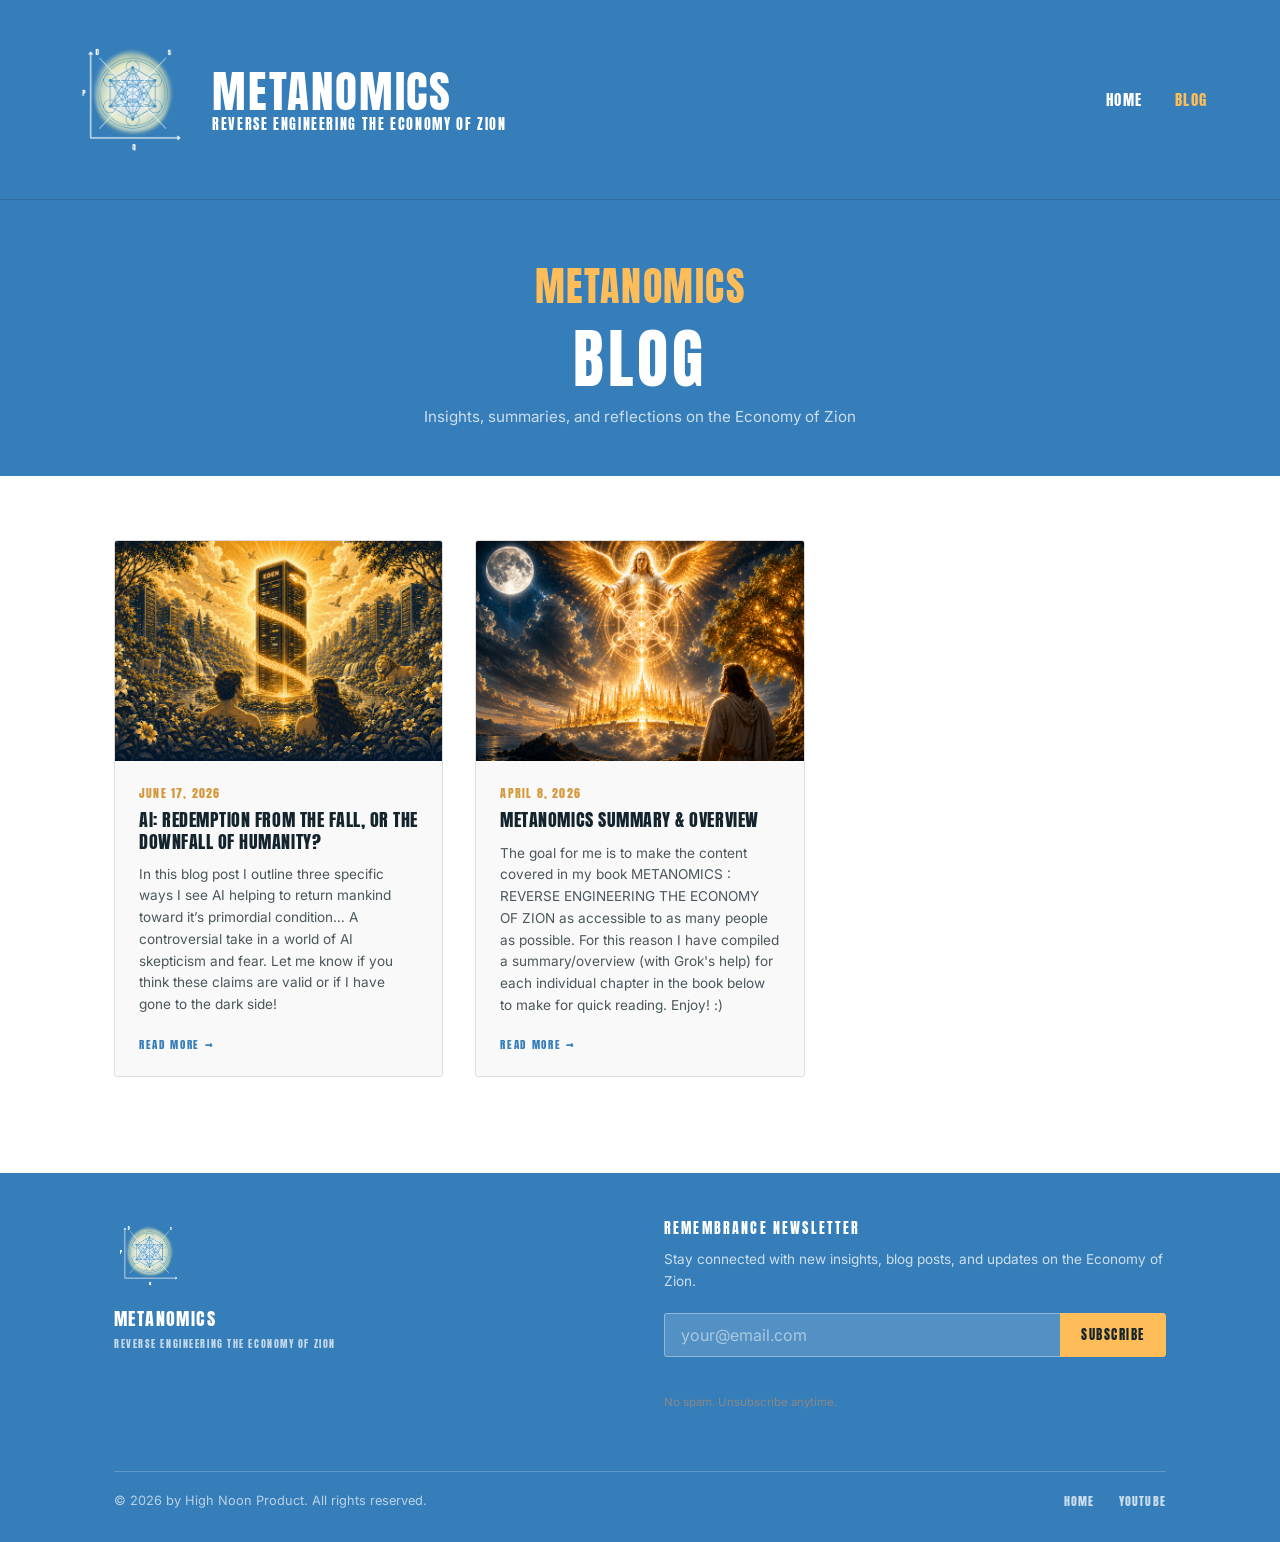
==== commit 30fb383a: "chore: sync blog posts from Notion [skip ci]" ====
--- a/blog.html
+++ b/blog.html
@@ -125,11 +125,21 @@
       <!-- POSTS-START -->
       <div class="posts-grid">
 
+        <a class="post-card" href="posts/ai-redemption-from-the-fall-or-the-downfall-of-humanity.html">
+          <img class="post-card-cover" src="/assets/images/posts/ai-redemption-from-the-fall-or-the-downfall-of-humanity-cover.png" alt="AI: Redemption from the Fall, or the Downfall of Humanity?" loading="lazy">
+          <div class="post-card-body">
+            <p class="post-card-date">June 17, 2026</p>
+            <h2 class="post-card-title">AI: Redemption from the Fall, or the Downfall of Humanity?</h2>
+            <p class="post-card-excerpt">In this blog post I outline three specific ways I see AI helping to return mankind toward it’s primordial condition… A controversial take in a world of AI skepticism and fear. Let me know if you think these claims are valid or if I have gone to the dark side!  </p>
+            <span class="post-card-link">Read More &rarr;</span>
+          </div>
+        </a>
+
         <a class="post-card" href="posts/metanomics-summary-overview.html">
-          <img class="post-card-cover" src="/assets/images/posts/metanomics-summary-overview-cover.png" alt="METANOMICS OVERVIEW &amp; SUMMARIES" loading="lazy">
+          <img class="post-card-cover" src="/assets/images/posts/metanomics-summary-overview-cover.png" alt="Metanomics Summary &amp; Overview" loading="lazy">
           <div class="post-card-body">
             <p class="post-card-date">April 8, 2026</p>
-            <h2 class="post-card-title">METANOMICS OVERVIEW &amp; SUMMARIES</h2>
+            <h2 class="post-card-title">Metanomics Summary &amp; Overview</h2>
             <p class="post-card-excerpt">The goal for me is to make the content covered in my book METANOMICS : REVERSE ENGINEERING THE ECONOMY OF ZION as accessible to as many people as possible.
 
 For this reason I have compiled a summary/overview (with Grok&#x27;s help) for each individual chapter in the book below to make for quick reading.
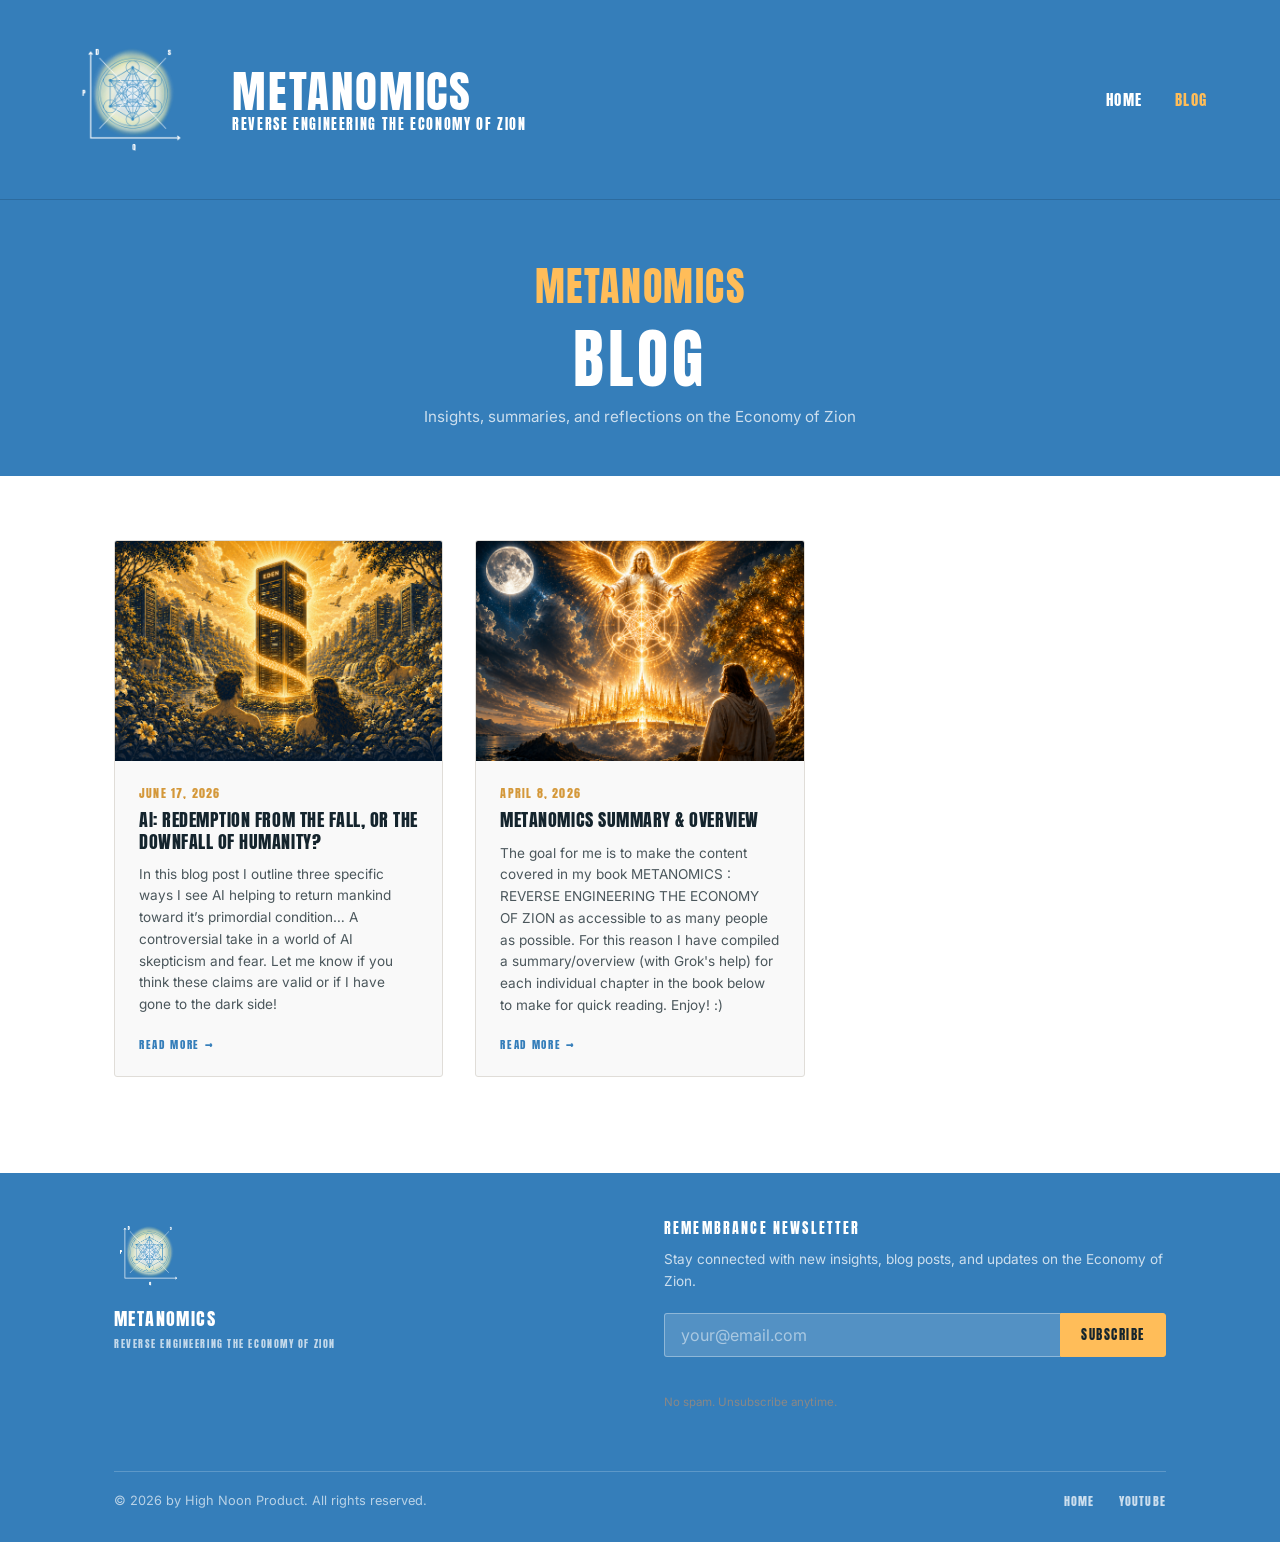
==== commit 17189f35: "SEO: add schema, RSS feed, sitemap auto-regen, VideoObject, ebook cover" ====
--- a/blog.html
+++ b/blog.html
@@ -18,6 +18,7 @@
   <meta property="og:see_also" content="https://www.instagram.com/metatrev89">
 
   <link rel="canonical" href="https://www.metanomics.org/blog.html">
+  <link rel="alternate" type="application/rss+xml" title="Metanomics Blog" href="https://www.metanomics.org/feed.xml">
   <link rel="icon" type="image/png" href="assets/images/metanomics-logo.png">
   <link rel="preconnect" href="https://fonts.googleapis.com">
   <link rel="preconnect" href="https://fonts.gstatic.com" crossorigin>
--- a/assets/css/style.css
+++ b/assets/css/style.css
@@ -136,6 +136,8 @@
   display: flex;
   flex-direction: column;
   line-height: 1.15;
+  margin-left: 1.25rem; /* gap between logo and title (desktop) */
+  margin-right: auto;   /* pushes nav-links to far right (desktop) */
 }
 
 .nav-title {
@@ -235,6 +237,261 @@
   background: var(--nav-bg);
   padding: 3.5rem 0 3rem;
   text-align: center;
+}
+
+/* ============================================================
+   HERO ANIMATED — Scroll-driven Metatron's Cube Assembly
+   ============================================================ */
+.hero--animated {
+  position: relative;
+  background: var(--blue-nav); /* matches site nav/header blue */
+  height: 100vh;
+  padding: 0;
+}
+
+/* Text column slides in from the left on page load, then stays put */
+@keyframes ml-text-in {
+  from { opacity: 0; transform: translateX(-28px); }
+  to   { opacity: 1; transform: translateX(0); }
+}
+
+.hero-sticky {
+  position: sticky;
+  top: var(--nav-height);
+  height: calc(100vh - var(--nav-height));
+  display: flex;
+  align-items: center;
+  justify-content: center;
+  overflow: hidden;
+}
+
+/* Site blue background with subtle radial depth */
+.hero-sticky::before {
+  content: '';
+  position: absolute;
+  inset: 0;
+  background:
+    radial-gradient(ellipse 80% 70% at 50% 42%, #4a9ed8 0%, #357eba 45%, #2a6a9a 100%);
+  pointer-events: none;
+}
+
+.hero-canvas {
+  position: relative;
+  width: 100%;
+  max-width: 1200px;
+  margin: 0 auto;
+  height: 100%;
+  display: flex;
+  flex-direction: row;
+  align-items: center;
+  justify-content: center;
+  gap: 1rem;
+  padding: 0 2rem;
+}
+
+/* Left column — title, description, CTAs */
+.hero-text-side {
+  flex: 0 1 44%;
+  max-width: 480px;
+  display: flex;
+  flex-direction: column;
+  gap: 1.1rem;
+  animation: ml-text-in 0.9s cubic-bezier(0.22, 1, 0.36, 1) 0.2s both;
+}
+
+/* Right column — SVG wrapper */
+.hero-logo-side {
+  flex: 0 1 50%;
+  display: flex;
+  align-items: center;
+  justify-content: center;
+}
+
+/* SVG sizing — square, fills the right column */
+.metatron-svg {
+  width: min(46vh, 46vw, 420px);
+  height: min(46vh, 46vw, 420px);
+  flex-shrink: 0;
+  overflow: visible;
+}
+
+/* Description paragraph */
+.hero-description {
+  font-family: 'Inter', sans-serif;
+  font-size: clamp(0.82rem, 1.3vw, 0.97rem);
+  font-weight: 300;
+  line-height: 1.7;
+  color: rgba(255, 255, 255, 0.78);
+  margin-top: 0.25rem;
+}
+
+/* CTA button row */
+.hero-cta-row {
+  display: flex;
+  flex-wrap: wrap;
+  justify-content: center;
+  gap: 0.85rem;
+  margin-top: 0.4rem;
+}
+
+.hero-btn {
+  display: inline-block;
+  font-family: 'Anton', sans-serif;
+  font-size: clamp(0.72rem, 1.1vw, 0.82rem);
+  letter-spacing: 0.12em;
+  text-transform: uppercase;
+  padding: 0.7rem 1.4rem;
+  border-radius: 3px;
+  text-decoration: none;
+  transition: background 0.2s, color 0.2s, border-color 0.2s;
+  white-space: nowrap;
+}
+
+.hero-btn--primary {
+  background: var(--amber);
+  color: var(--dark-navy);
+  border: 1px solid var(--amber);
+}
+.hero-btn--primary:hover {
+  background: var(--amber-dark);
+  border-color: var(--amber-dark);
+  color: var(--dark-navy);
+}
+
+.hero-btn--secondary {
+  background: transparent;
+  color: #fff;
+  border: 1px solid rgba(255, 255, 255, 0.45);
+}
+.hero-btn--secondary:hover {
+  background: rgba(255, 255, 255, 0.12);
+  color: #fff;
+}
+
+/* Ensure SVG groups that need center-origin scaling get it */
+.metatron-svg .ml-scale-origin {
+  transform-box: fill-box;
+  transform-origin: center;
+}
+
+/* .hero-text-overlay and .ml-text-layer removed — text now lives in .hero-text-side */
+
+/* Override hero text colors for dark bg */
+.hero--animated .hero-eyebrow {
+  color: rgba(255, 255, 255, 0.5);
+  margin-bottom: 0.6rem;
+}
+
+.hero--animated .hero-main-title {
+  color: #ffffff;
+  font-size: clamp(2.2rem, 6.5vw, 5.5rem);
+  text-shadow: 0 0 40px rgba(79, 176, 255, 0.35);
+  margin-bottom: 0.35rem;
+}
+
+.hero--animated .hero-subtitle {
+  color: rgba(255, 255, 255, 0.65);
+}
+
+.hero--animated .hero-author {
+  color: #f5c018;
+  margin-top: 0.4rem;
+}
+
+/* Scroll hint — bouncing arrow at bottom */
+.hero-scroll-hint {
+  position: absolute;
+  bottom: 1.5rem;
+  left: 50%;
+  transform: translateX(-50%);
+  display: flex;
+  flex-direction: column;
+  align-items: center;
+  gap: 0.2rem;
+  color: rgba(255, 255, 255, 0.35);
+  font-family: 'Anton', sans-serif;
+  font-size: 0.6rem;
+  letter-spacing: 0.3em;
+  text-transform: uppercase;
+  transition: opacity 0.6s ease;
+  pointer-events: none;
+  z-index: 20;
+}
+
+.hero-scroll-hint svg {
+  width: 18px;
+  height: 18px;
+  animation: ml-bounce 1.6s ease-in-out infinite;
+}
+
+@keyframes ml-bounce {
+  0%, 100% { transform: translateY(0); opacity: 0.4; }
+  50%       { transform: translateY(7px); opacity: 0.9; }
+}
+
+.hero-scroll-hint.ml-hidden {
+  opacity: 0;
+}
+
+/* Mobile — stack to column */
+@media (max-width: 720px) {
+  .hero--animated { height: 100vh; }
+
+  .hero-canvas {
+    flex-direction: column;
+    padding: 1.5rem 1.25rem 2rem;
+    gap: 1rem;
+    justify-content: flex-start;  /* start from top so eyebrow isn't clipped */
+    align-items: center;
+  }
+
+  .hero-text-side {
+    flex: none;
+    max-width: 100%;
+    width: 100%;
+    text-align: center;
+    align-items: center;
+    gap: 0.5rem;
+  }
+
+  /* Ensure eyebrow shows clearly on mobile */
+  .hero--animated .hero-eyebrow {
+    display: block !important;
+    font-size: 0.75rem;
+    color: rgba(255, 255, 255, 0.75);
+    margin-bottom: 0.2rem;
+  }
+
+  .hero-title-block { margin-bottom: 0.4rem; }
+
+  .hero-logo-side {
+    flex: none;
+    width: 100%;
+  }
+
+  .metatron-svg {
+    width: min(70vw, 54vh, 340px);
+    height: min(70vw, 54vh, 340px);
+  }
+
+  /* CTA buttons: equal width, side by side, centered */
+  .hero-cta-row {
+    display: flex !important;
+    flex-direction: row;
+    justify-content: center;
+    width: 100%;
+    max-width: 360px;
+    gap: 0.75rem;
+  }
+  .hero-cta-row .hero-btn {
+    display: block;
+    flex: 1 1 0;
+    min-width: 0;
+    width: 0;           /* forces equal sharing via flex-grow */
+    text-align: center;
+    box-sizing: border-box;
+    padding: 0.7rem 0.5rem;
+  }
 }
 
 .hero-eyebrow {
@@ -1115,8 +1372,28 @@
   .nav-links { display: none; }
   .nav-menu-btn { display: block; }
   .nav-title { font-size: 1.5rem; }
-  .nav-subtitle { font-size: 0.5rem; }
+  .nav-subtitle { font-size: 0.5rem; letter-spacing: 0.12em; }
   .nav-author { font-size: 0.65rem; }
+
+  /* Brand text: fixed to viewport so it's always at true screen center */
+  .nav-brand-text {
+    position: fixed;
+    left: 0;
+    right: 0;
+    top: 0;
+    height: var(--nav-height);
+    margin: 0;
+    display: flex;
+    flex-direction: column;
+    justify-content: center;
+    align-items: center;
+    text-align: center;
+    pointer-events: none;
+    z-index: 0;
+  }
+  /* Keep logo and hamburger above the centered text */
+  .nav-brand    { position: relative; z-index: 1; }
+  .nav-menu-btn { position: relative; z-index: 1; }
 
   .youtube-section { padding: 3rem 0; }
   .amazon-section { padding: 3rem 0; }
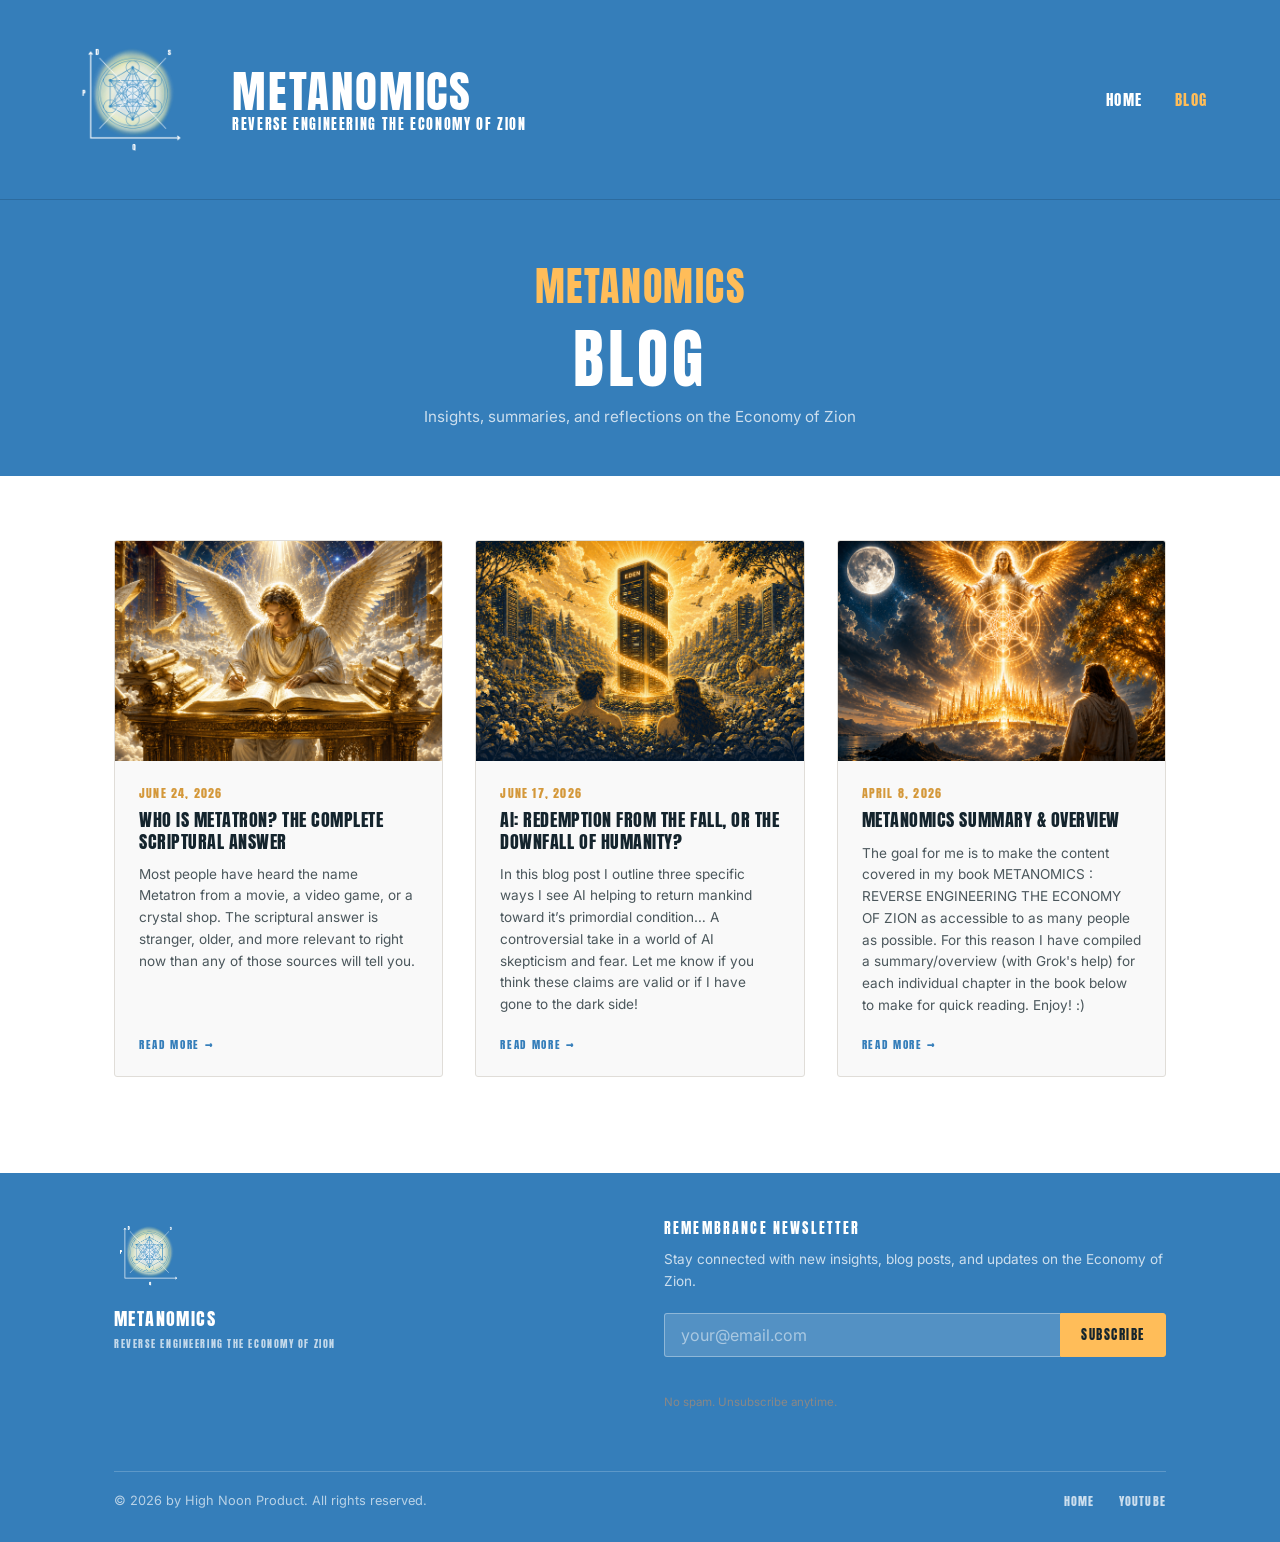
==== commit aa3d2a89: "chore: sync blog posts from Notion [skip ci]" ====
--- a/blog.html
+++ b/blog.html
@@ -126,6 +126,16 @@
       <!-- POSTS-START -->
       <div class="posts-grid">
 
+        <a class="post-card" href="posts/who-is-metatron-the-complete-scriptural-answer.html">
+          <img class="post-card-cover" src="/assets/images/posts/who-is-metatron-the-complete-scriptural-answer-cover.png" alt="Who Is Metatron? The Complete Scriptural Answer" loading="lazy">
+          <div class="post-card-body">
+            <p class="post-card-date">June 24, 2026</p>
+            <h2 class="post-card-title">Who Is Metatron? The Complete Scriptural Answer</h2>
+            <p class="post-card-excerpt">Most people have heard the name Metatron from a movie, a video game, or a crystal shop. The scriptural answer is stranger, older, and more relevant to right now than any of those sources will tell you.</p>
+            <span class="post-card-link">Read More &rarr;</span>
+          </div>
+        </a>
+
         <a class="post-card" href="posts/ai-redemption-from-the-fall-or-the-downfall-of-humanity.html">
           <img class="post-card-cover" src="/assets/images/posts/ai-redemption-from-the-fall-or-the-downfall-of-humanity-cover.png" alt="AI: Redemption from the Fall, or the Downfall of Humanity?" loading="lazy">
           <div class="post-card-body">
--- a/assets/css/style.css
+++ b/assets/css/style.css
@@ -45,7 +45,7 @@
 /* ---------- Reset & Base ---------- */
 *, *::before, *::after { box-sizing: border-box; margin: 0; padding: 0; }
 
-html { scroll-behavior: smooth; font-size: 16px; }
+html { scroll-behavior: smooth; font-size: 16px; scroll-padding-top: var(--nav-height); }
 
 body {
   background: var(--bg);
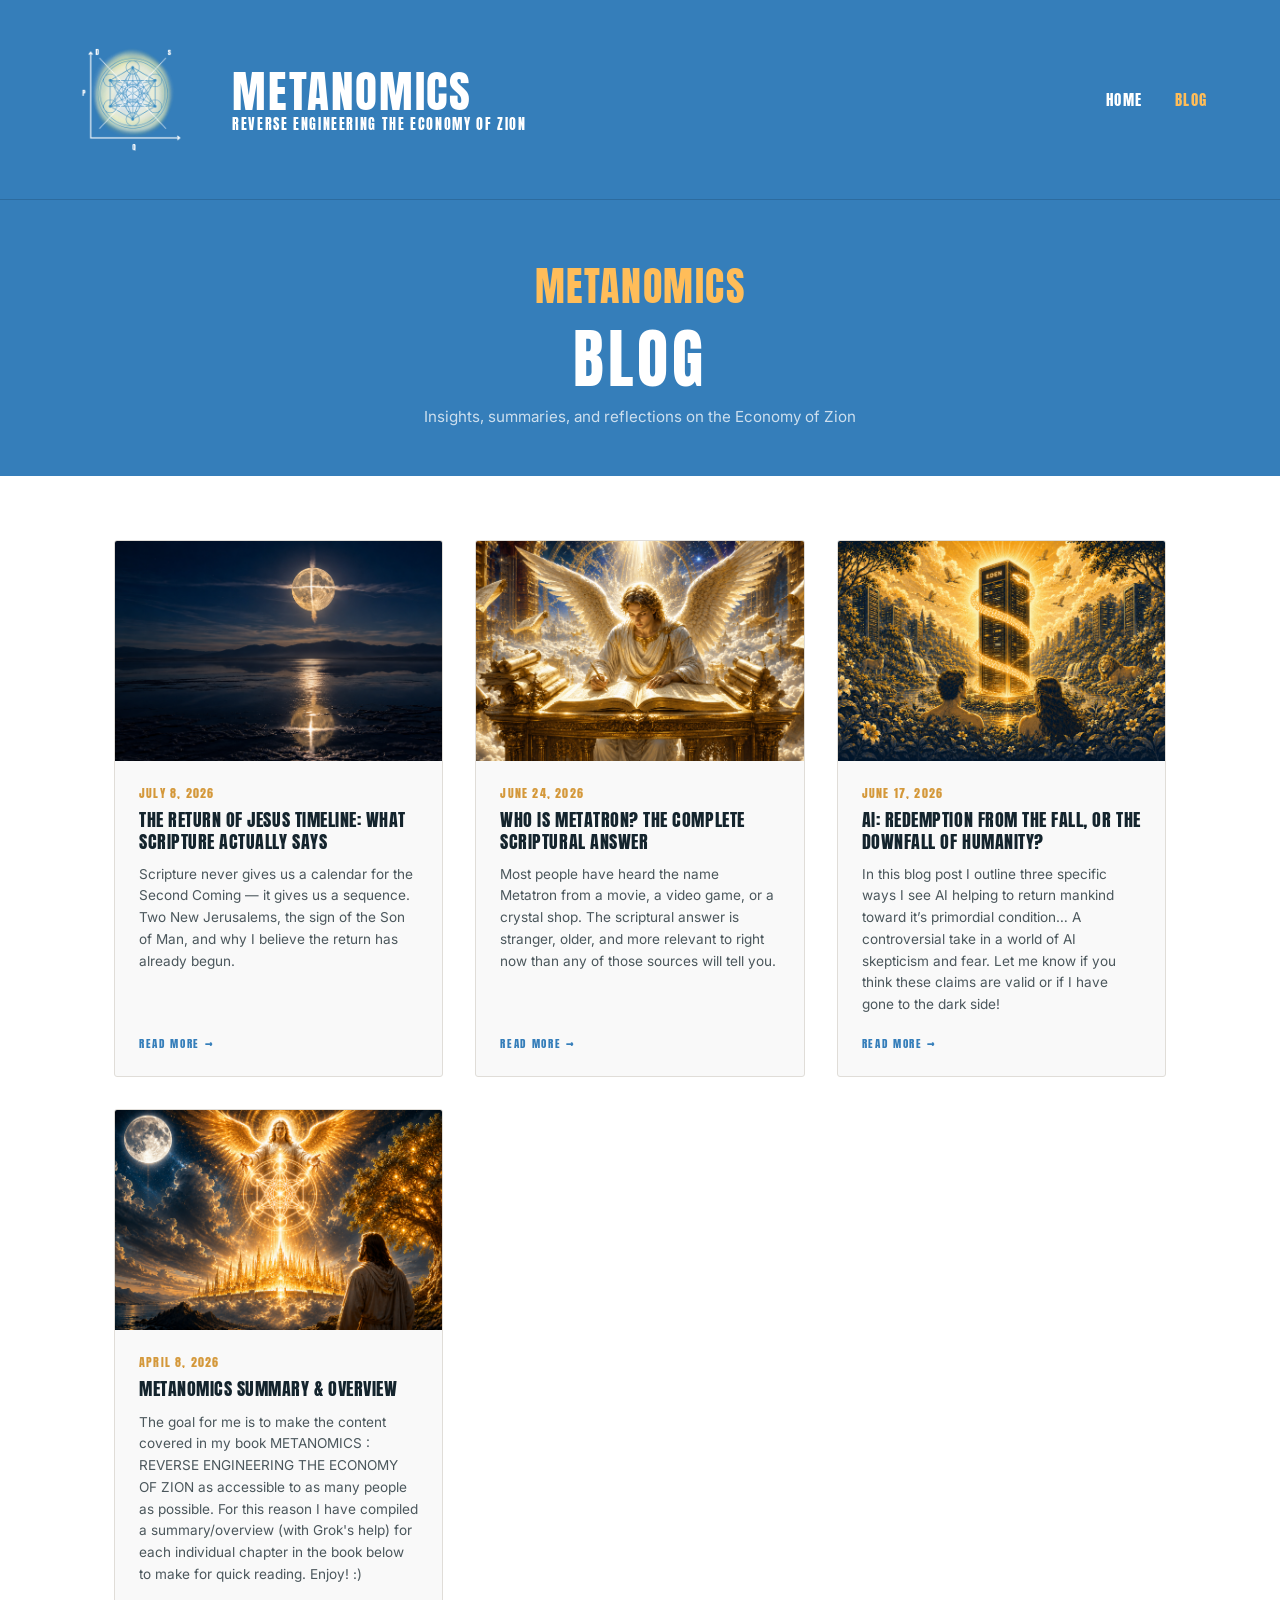
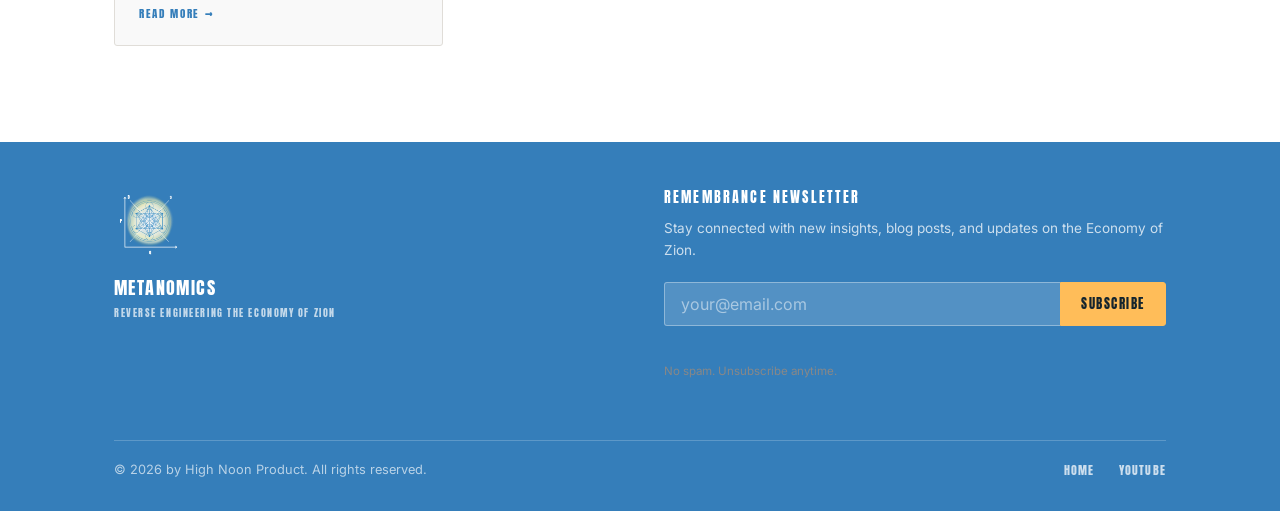
==== commit 87341ff3: "chore: sync blog posts from Notion [skip ci]" ====
--- a/blog.html
+++ b/blog.html
@@ -126,6 +126,16 @@
       <!-- POSTS-START -->
       <div class="posts-grid">
 
+        <a class="post-card" href="posts/return-of-jesus-timeline.html">
+          <img class="post-card-cover" src="/assets/images/posts/return-of-jesus-timeline-cover.png" alt="The Return of Jesus Timeline: What Scripture Actually Says" loading="lazy">
+          <div class="post-card-body">
+            <p class="post-card-date">July 8, 2026</p>
+            <h2 class="post-card-title">The Return of Jesus Timeline: What Scripture Actually Says</h2>
+            <p class="post-card-excerpt">Scripture never gives us a calendar for the Second Coming — it gives us a sequence. Two New Jerusalems, the sign of the Son of Man, and why I believe the return has already begun.</p>
+            <span class="post-card-link">Read More &rarr;</span>
+          </div>
+        </a>
+
         <a class="post-card" href="posts/who-is-metatron-the-complete-scriptural-answer.html">
           <img class="post-card-cover" src="/assets/images/posts/who-is-metatron-the-complete-scriptural-answer-cover.png" alt="Who Is Metatron? The Complete Scriptural Answer" loading="lazy">
           <div class="post-card-body">
--- a/assets/css/style.css
+++ b/assets/css/style.css
@@ -138,6 +138,8 @@
   line-height: 1.15;
   margin-left: 1.25rem; /* gap between logo and title (desktop) */
   margin-right: auto;   /* pushes nav-links to far right (desktop) */
+  text-decoration: none;
+  color: inherit;
 }
 
 .nav-title {
@@ -1323,6 +1325,48 @@
 }
 
 .post-content hr { border: none; border-top: 1px solid var(--border); margin: 2.5rem 0; }
+
+/* ── FAQ Toggles (Notion toggle blocks) ── */
+.post-content details.faq-toggle {
+  border: 1px solid var(--border);
+  border-radius: var(--radius);
+  margin: 1rem 0;
+  overflow: hidden;
+}
+.post-content details.faq-toggle summary {
+  font-family: 'Inter', sans-serif;
+  font-weight: 600;
+  font-size: 1rem;
+  color: var(--dark-navy);
+  padding: 1rem 1.25rem;
+  cursor: pointer;
+  list-style: none;
+  display: flex;
+  align-items: center;
+  gap: 0.75rem;
+  background: var(--bg-card, #f8f9fb);
+}
+.post-content details.faq-toggle summary::-webkit-details-marker { display: none; }
+.post-content details.faq-toggle summary::before {
+  content: '+';
+  font-size: 1.25rem;
+  color: var(--amber);
+  flex-shrink: 0;
+  transition: transform 0.2s;
+}
+.post-content details.faq-toggle[open] summary::before {
+  content: '−';
+}
+.post-content .faq-answer {
+  padding: 1rem 1.25rem 1.25rem;
+  font-family: 'Inter', sans-serif;
+  font-size: 0.95rem;
+  line-height: 1.7;
+  color: var(--text);
+  border-top: 1px solid var(--border);
+}
+.post-content .faq-answer p { margin: 0 0 0.75rem; }
+.post-content .faq-answer p:last-child { margin-bottom: 0; }
 
 .post-content img { border-radius: var(--radius); margin: 2rem auto; box-shadow: var(--shadow); }
 
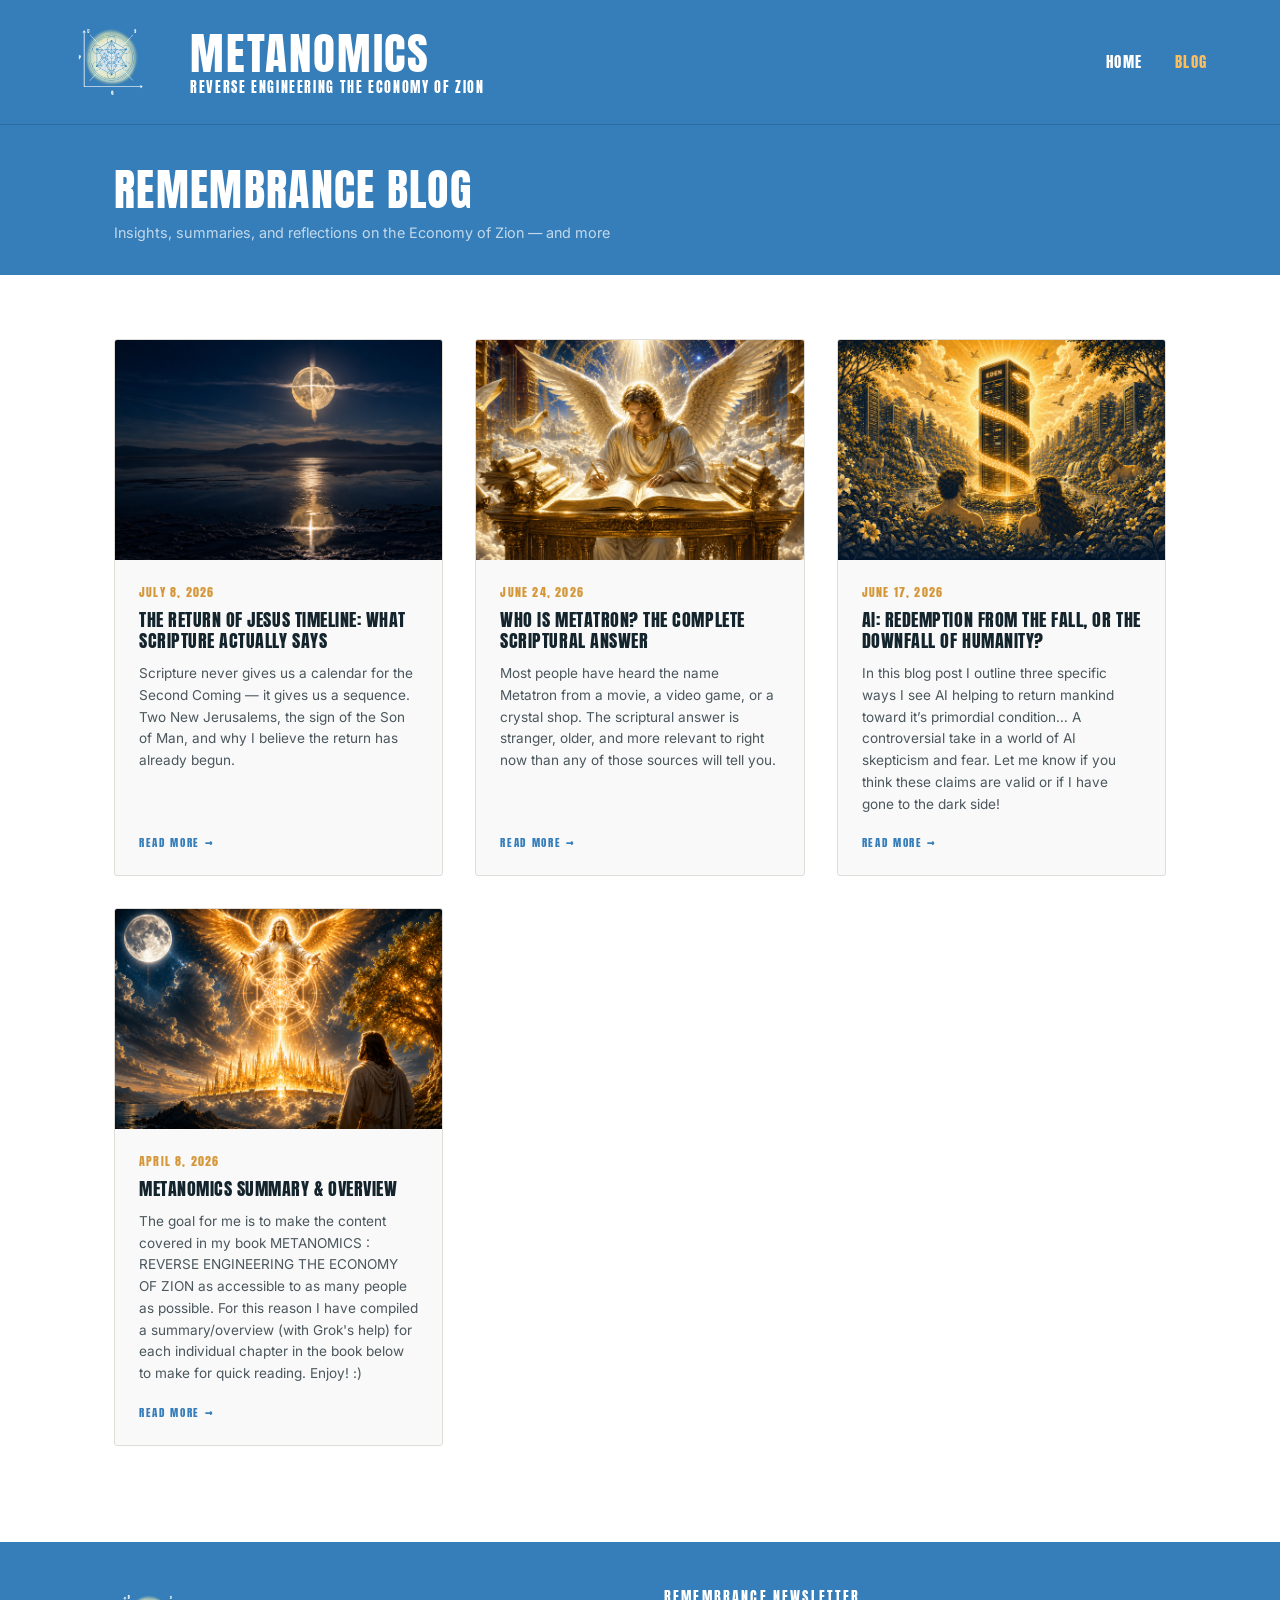
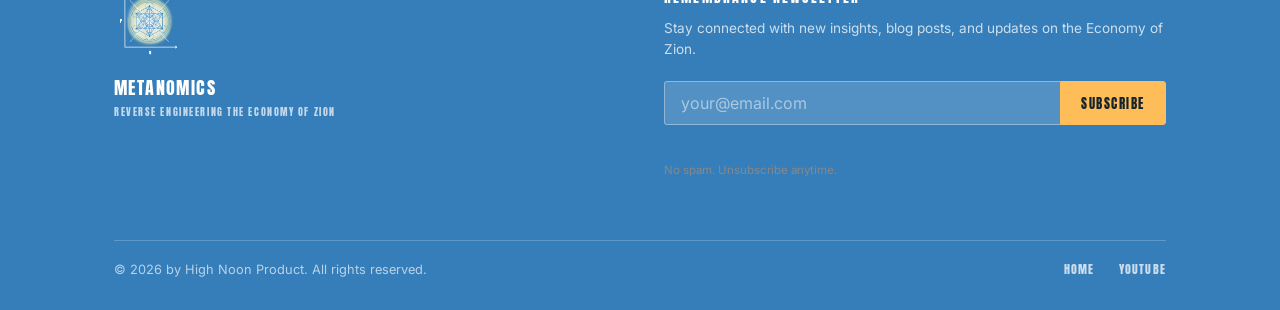
==== commit bfff3a53: "Rename blog to Remembrance Blog + compact left-aligned hero" ====
--- a/blog.html
+++ b/blog.html
@@ -3,11 +3,11 @@
 <head>
   <meta charset="UTF-8">
   <meta name="viewport" content="width=device-width, initial-scale=1.0">
-  <title>Blog | Metanomics</title>
-  <meta name="description" content="Insights, summaries, and reflections on the Economy of Zion — by Trevor Jared Spencer.">
-
-  <meta property="og:title" content="Blog | Metanomics">
-  <meta property="og:description" content="Insights, summaries, and reflections on the Economy of Zion — by Trevor Jared Spencer.">
+  <title>Remembrance Blog | Metanomics</title>
+  <meta name="description" content="The Remembrance Blog — insights, summaries, and reflections on the Economy of Zion and more, by Trevor Jared Spencer.">
+
+  <meta property="og:title" content="Remembrance Blog | Metanomics">
+  <meta property="og:description" content="The Remembrance Blog — insights, summaries, and reflections on the Economy of Zion and more, by Trevor Jared Spencer.">
   <meta property="og:image" content="https://www.metanomics.org/assets/images/metanomics-reverse-engineering-economy-of-zion-trevor-spencer.png">
   <meta property="og:url" content="https://www.metanomics.org/blog.html">
   <meta property="og:type" content="website">
@@ -35,8 +35,9 @@
         "@type": "Blog",
         "@id": "https://www.metanomics.org/blog.html#blog",
         "url": "https://www.metanomics.org/blog.html",
-        "name": "Metanomics Blog",
-        "description": "Insights, summaries, and reflections on the Economy of Zion by Trevor Jared Spencer.",
+        "name": "Remembrance Blog",
+        "alternateName": "Metanomics Blog",
+        "description": "Insights, summaries, and reflections on the Economy of Zion and more, by Trevor Jared Spencer.",
         "author": { "@id": "https://www.metanomics.org/#person" },
         "publisher": { "@id": "https://www.metanomics.org/#person" }
       },
@@ -101,12 +102,11 @@
 
 <div class="page-body">
 
-  <!-- Blog Hero -->
+  <!-- Blog Hero — compact, left-aligned, modeled after individual post pages -->
   <section class="blog-hero">
     <div class="container">
-      <h2 class="section-title" style="margin-bottom:1rem;">Metanomics</h2>
-      <h1>Blog</h1>
-      <p>Insights, summaries, and reflections on the Economy of Zion</p>
+      <h1>Remembrance Blog</h1>
+      <p>Insights, summaries, and reflections on the Economy of Zion — and more</p>
     </div>
   </section>
 
--- a/assets/css/style.css
+++ b/assets/css/style.css
@@ -37,7 +37,7 @@
   --border-light: #ece9e4;
 
   /* Misc */
-  --nav-height:   200px;  /* Wix header is tall */
+  --nav-height:   125px;  /* Desktop header — slimmed ~38% (was 200px) */
   --radius:       3px;
   --shadow:       0 4px 20px rgba(0,0,0,0.15);
 }
@@ -126,8 +126,8 @@
 }
 
 .nav-logo {
-  width: 120px;
-  height: 120px;
+  width: 78px;   /* scaled down with the slimmer header (was 120px) */
+  height: 78px;
   object-fit: contain;
   flex-shrink: 0;
 }
@@ -955,6 +955,41 @@
 }
 
 /* ============================================================
+   HOME — FROM THE BLOG (3 most recent posts)
+   Cards reuse .post-card / .posts-grid from the blog page,
+   so hover animation is identical to blog.html tiles.
+   ============================================================ */
+.home-blog-section {
+  background: var(--bg);
+  padding: 4rem 0 5rem;
+  border-bottom: 1px solid var(--border);
+}
+
+.home-blog-cta {
+  text-align: center;
+  margin-top: 2.75rem;
+}
+
+.home-blog-viewall {
+  display: inline-block;
+  font-family: 'Anton', sans-serif;
+  font-size: 0.85rem;
+  font-weight: 400;
+  letter-spacing: 0.15em;
+  text-transform: uppercase;
+  color: var(--blue-nav);
+  border: 1px solid var(--blue-nav);
+  border-radius: var(--radius);
+  padding: 0.75rem 1.75rem;
+  transition: background 0.2s, color 0.2s;
+}
+
+.home-blog-viewall:hover {
+  background: var(--blue-nav);
+  color: var(--text-white);
+}
+
+/* ============================================================
    FOOTER / NEWSLETTER — White bg, black text
    ============================================================ */
 .site-footer {
@@ -1103,26 +1138,29 @@
 /* ============================================================
    BLOG LIST PAGE
    ============================================================ */
+/* Compact, left-aligned — modeled after the individual post page hero */
 .blog-hero {
   background: var(--nav-bg);
-  padding: 4rem 0 3rem;
-  text-align: center;
+  padding: 2.5rem 0 2rem;
+  text-align: left;
 }
 
 .blog-hero h1 {
   font-family: 'Anton', sans-serif;
-  font-size: clamp(2rem, 6vw, 4rem);
+  font-size: clamp(1.5rem, 4vw, 2.75rem);  /* matches .post-hero h1 */
   font-weight: 400;
   color: var(--text-white);
-  letter-spacing: 0.06em;
-  text-transform: uppercase;
+  letter-spacing: 0.03em;
+  text-transform: uppercase;
+  max-width: 800px;
 }
 
 .blog-hero p {
   font-family: 'Inter', sans-serif;
-  font-size: 0.95rem;
-  color: rgba(255,255,255,0.75);
-  margin-top: 0.75rem;
+  font-size: 0.9rem;
+  color: rgba(255,255,255,0.7);
+  margin-top: 0.6rem;
+  max-width: 800px;
 }
 
 .blog-grid-section { padding: 4rem 0 6rem; background: var(--bg); }
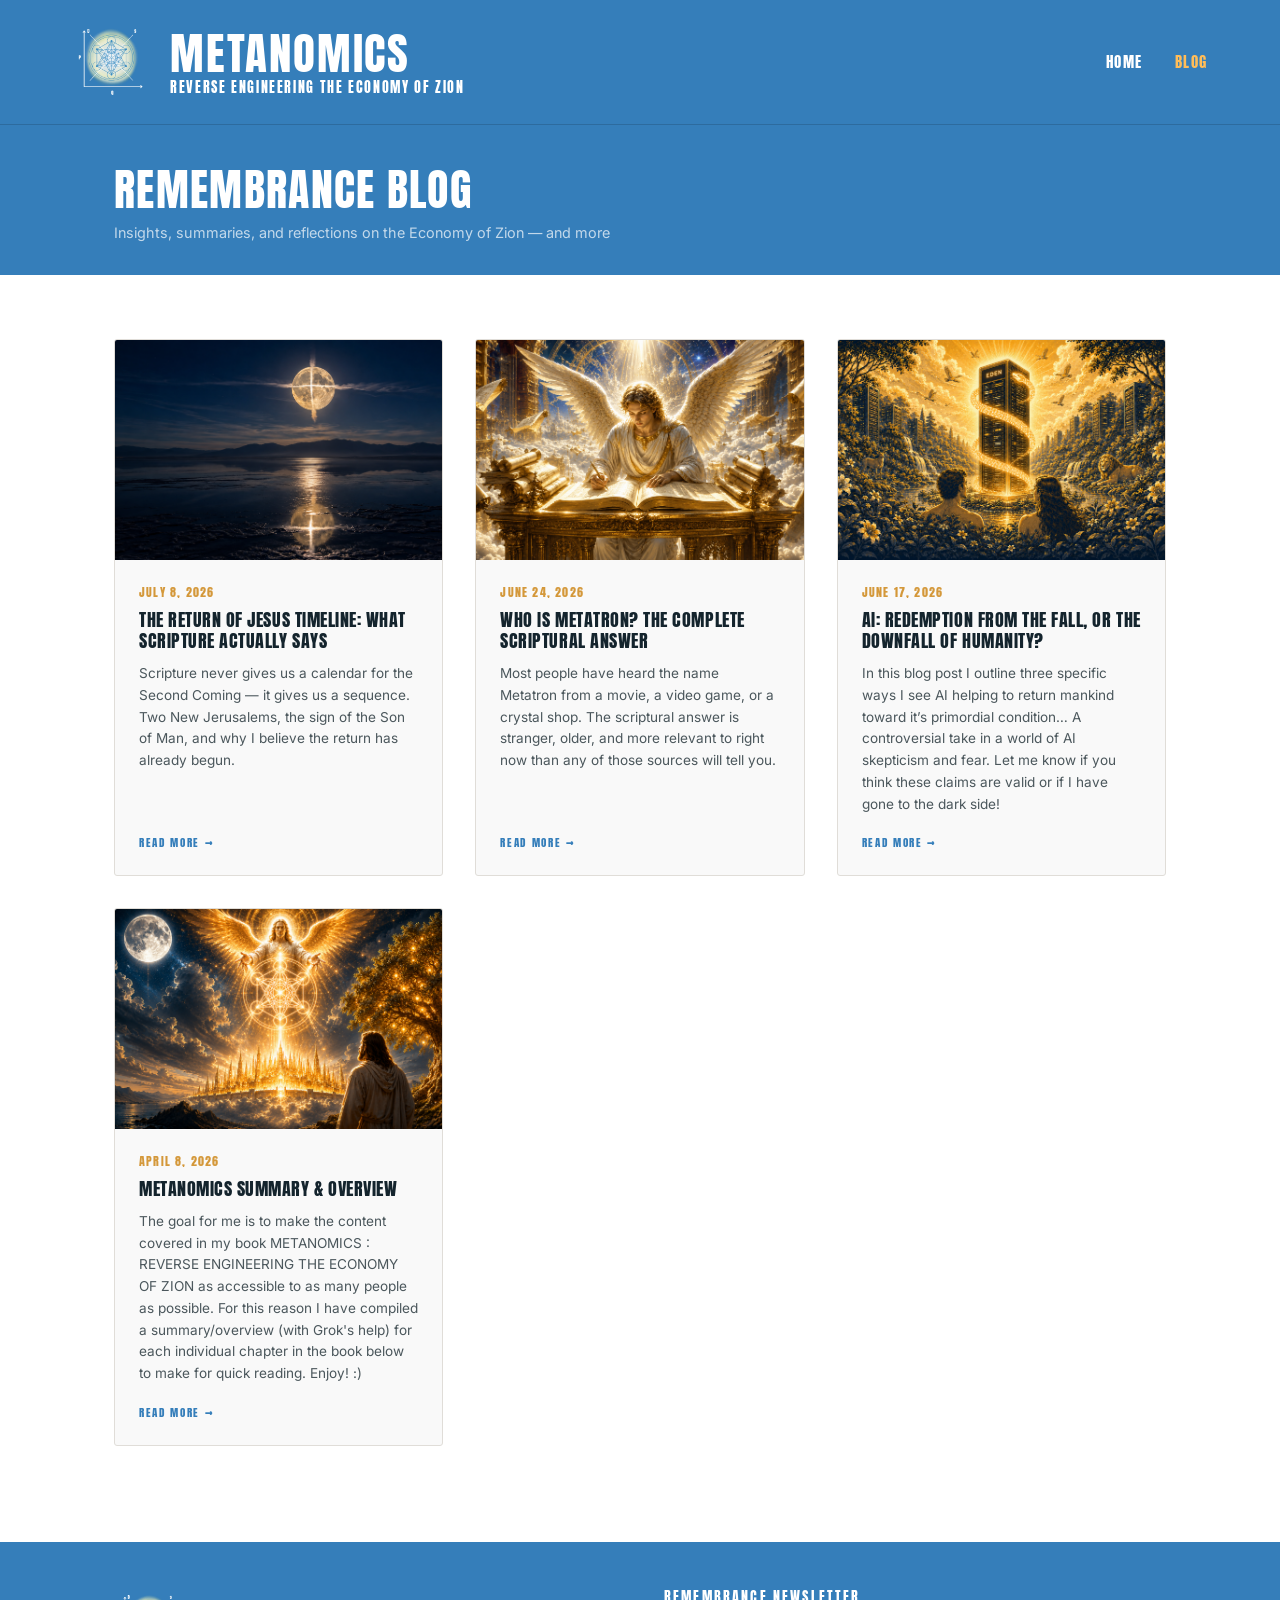
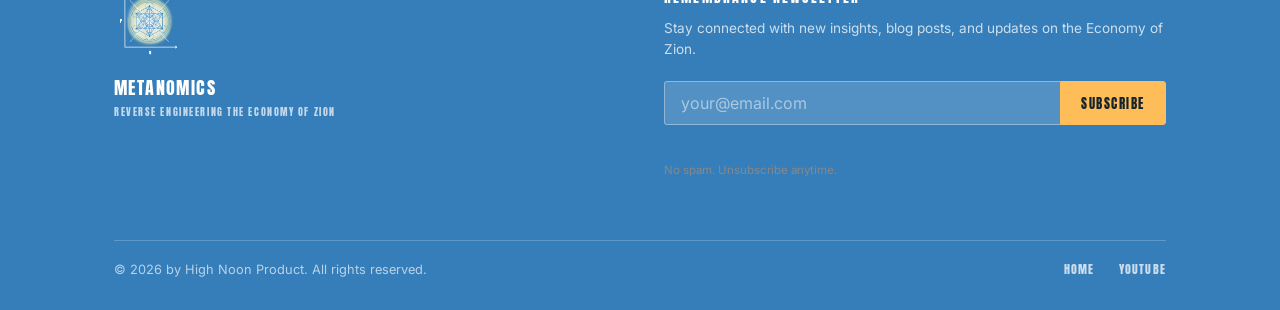
==== commit f7826898: "Unify header/footer brand links across all pages + sync: skip unchanged files to stop hourly no-op c" ====
--- a/blog.html
+++ b/blog.html
@@ -183,11 +183,13 @@
   <div class="container">
     <div class="footer-inner">
       <div class="footer-brand-col">
-        <img class="footer-logo"
-          src="assets/images/metanomics-logo.png"
-          alt="Metanomics" width="56" height="56" loading="lazy">
-        <p class="footer-site-name">Metanomics</p>
-        <p class="footer-tagline">Reverse Engineering The Economy of Zion</p>
+        <a class="footer-brand-link" href="index.html" aria-label="Metanomics — back to home">
+          <img class="footer-logo"
+            src="assets/images/metanomics-logo.png"
+            alt="Metanomics" width="56" height="56" loading="lazy">
+          <p class="footer-site-name">Metanomics</p>
+          <p class="footer-tagline">Reverse Engineering The Economy of Zion</p>
+        </a>
       </div>
       <div class="footer-newsletter-col">
         <h4>Remembrance Newsletter</h4>
--- a/assets/css/style.css
+++ b/assets/css/style.css
@@ -136,8 +136,7 @@
   display: flex;
   flex-direction: column;
   line-height: 1.15;
-  margin-left: 1.25rem; /* gap between logo and title (desktop) */
-  margin-right: auto;   /* pushes nav-links to far right (desktop) */
+  /* Lives inside the single .nav-brand link — spacing comes from its gap */
   text-decoration: none;
   color: inherit;
 }
@@ -1019,6 +1018,16 @@
   gap: 3rem;
   margin-bottom: 2.5rem;
 }
+
+/* Footer brand (logo + title + tagline) is one clickable link → home */
+.footer-brand-link {
+  display: inline-block;
+  text-decoration: none;
+  color: inherit;
+  transition: opacity 0.2s;
+}
+
+.footer-brand-link:hover { opacity: 0.8; }
 
 .footer-brand-col .footer-logo {
   width: 70px;
@@ -1477,6 +1486,11 @@
   .nav-brand    { position: relative; z-index: 1; }
   .nav-menu-btn { position: relative; z-index: 1; }
 
+  /* The centered strip itself stays click-through, but the title text
+     is clickable — it bubbles up to the .nav-brand link → home */
+  .nav-brand-text .nav-title,
+  .nav-brand-text .nav-subtitle { pointer-events: auto; cursor: pointer; }
+
   .youtube-section { padding: 3rem 0; }
   .amazon-section { padding: 3rem 0; }
   .ebook-section { padding: 3rem 0; }
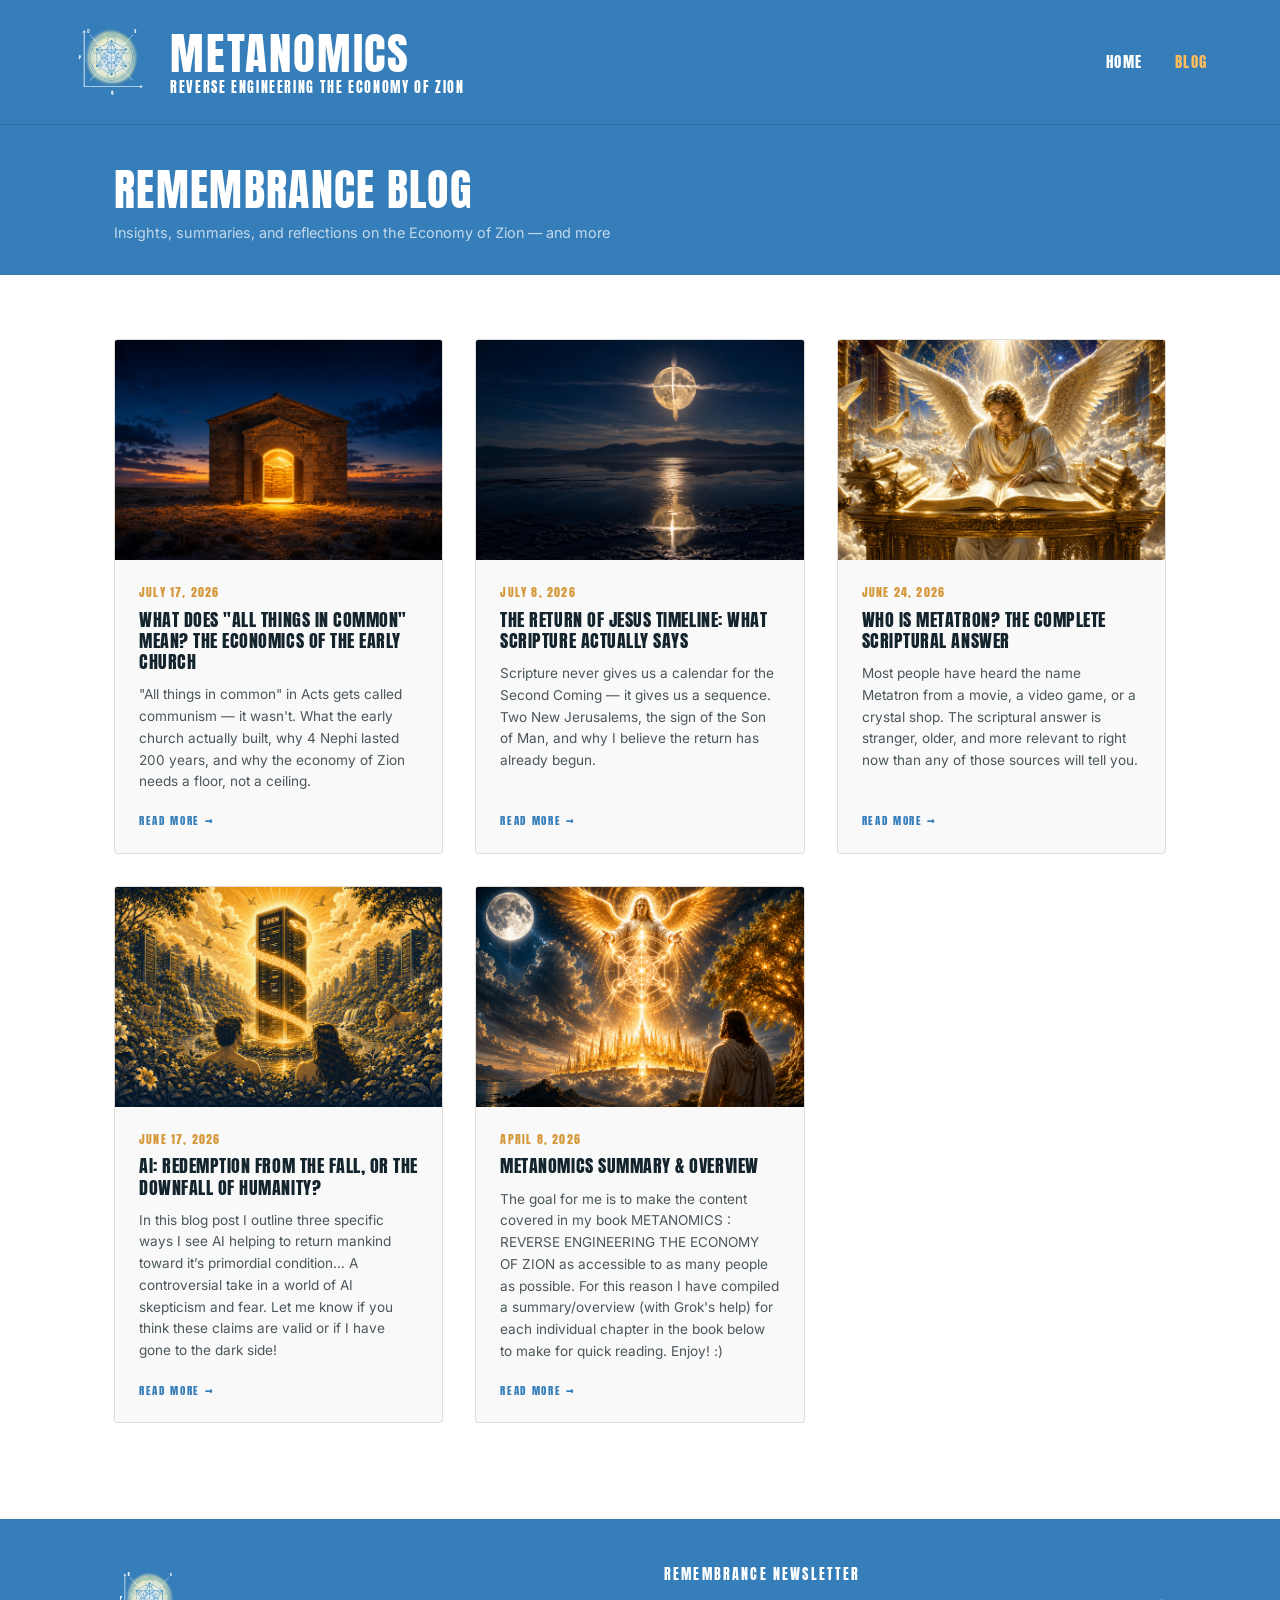
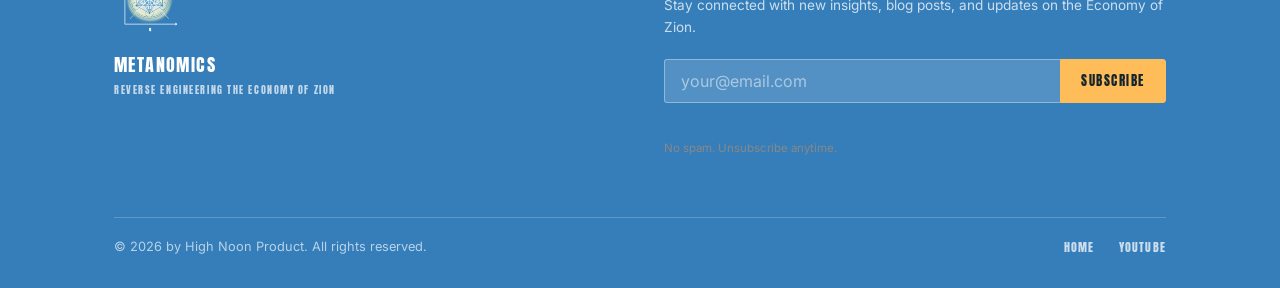
==== commit 1d69b464: "chore: sync blog posts from Notion [skip ci]" ====
--- a/blog.html
+++ b/blog.html
@@ -126,6 +126,16 @@
       <!-- POSTS-START -->
       <div class="posts-grid">
 
+        <a class="post-card" href="posts/all-things-in-common-meaning.html">
+          <img class="post-card-cover" src="/assets/images/posts/all-things-in-common-meaning-cover.png" alt="What Does &quot;All Things in Common&quot; Mean? The Economics of the Early Church" loading="lazy">
+          <div class="post-card-body">
+            <p class="post-card-date">July 17, 2026</p>
+            <h2 class="post-card-title">What Does &quot;All Things in Common&quot; Mean? The Economics of the Early Church</h2>
+            <p class="post-card-excerpt">&quot;All things in common&quot; in Acts gets called communism — it wasn&#x27;t. What the early church actually built, why 4 Nephi lasted 200 years, and why the economy of Zion needs a floor, not a ceiling.</p>
+            <span class="post-card-link">Read More &rarr;</span>
+          </div>
+        </a>
+
         <a class="post-card" href="posts/return-of-jesus-timeline.html">
           <img class="post-card-cover" src="/assets/images/posts/return-of-jesus-timeline-cover.png" alt="The Return of Jesus Timeline: What Scripture Actually Says" loading="lazy">
           <div class="post-card-body">
